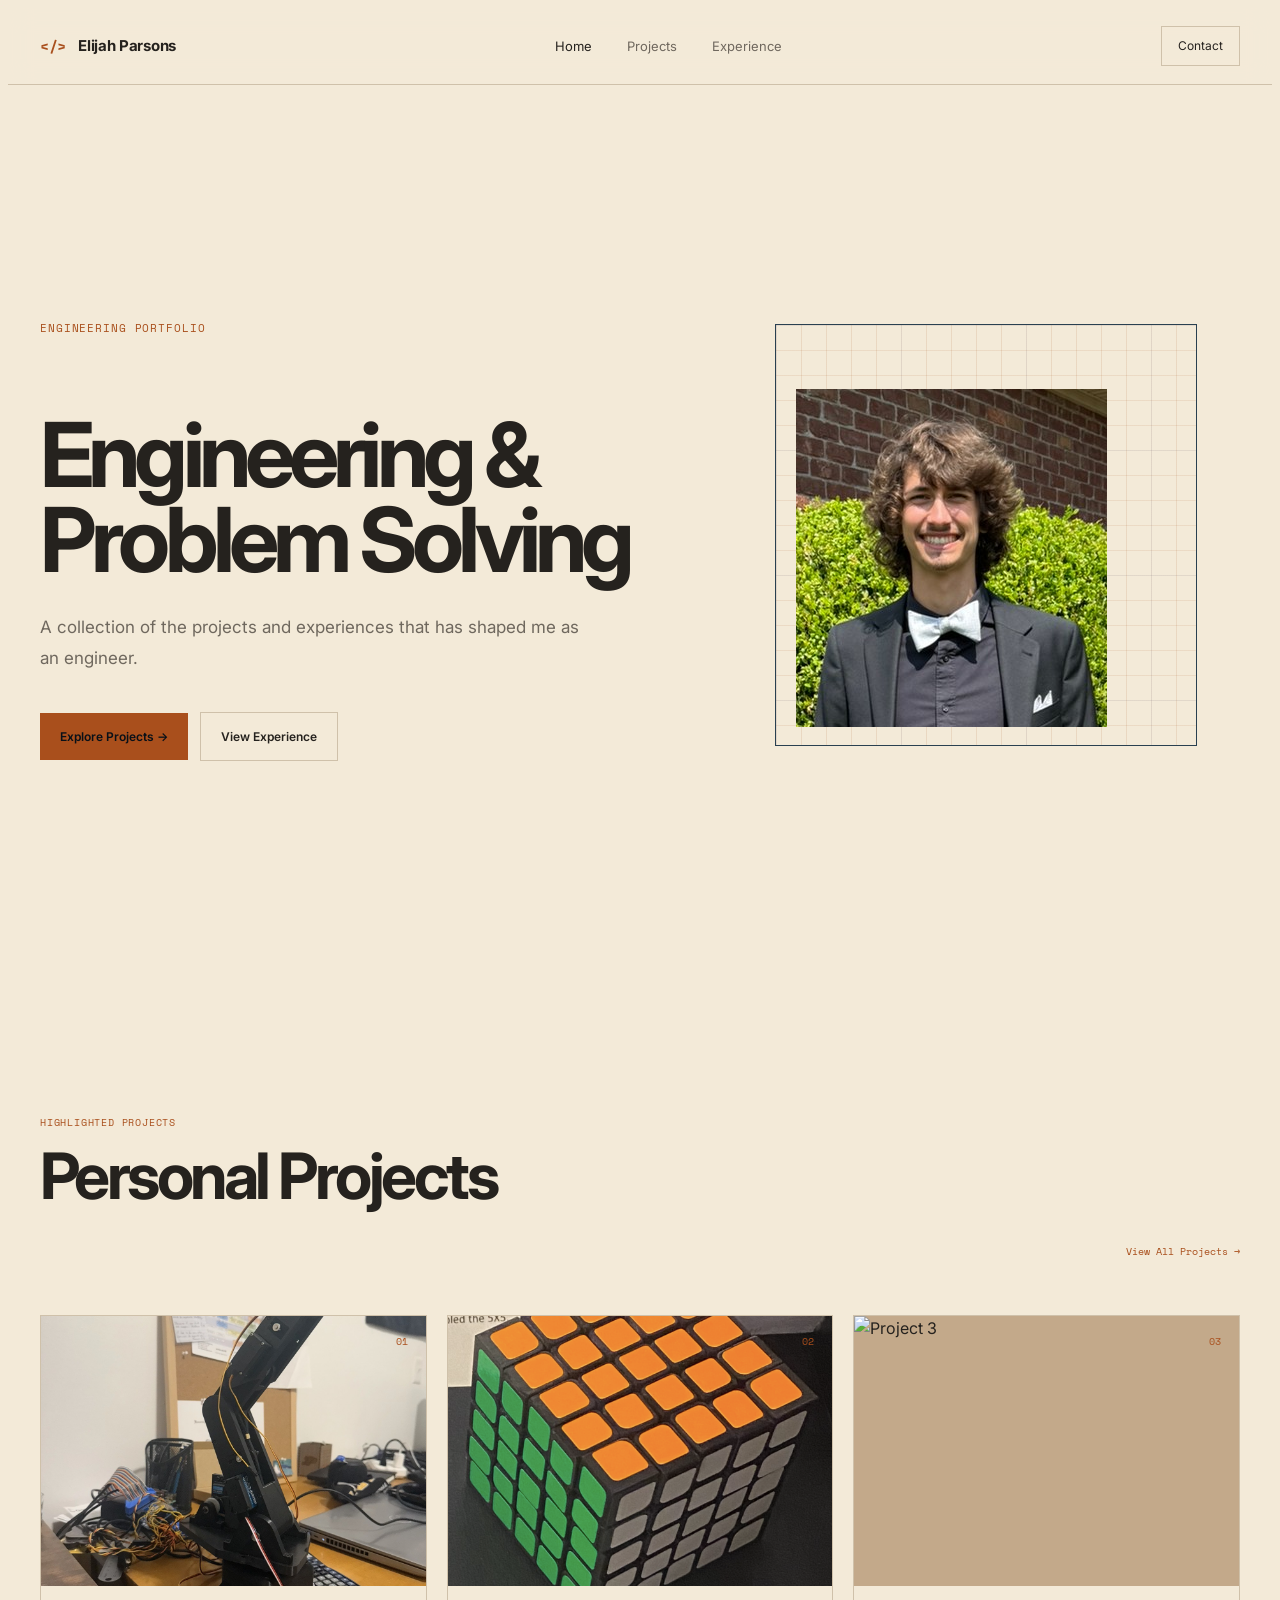
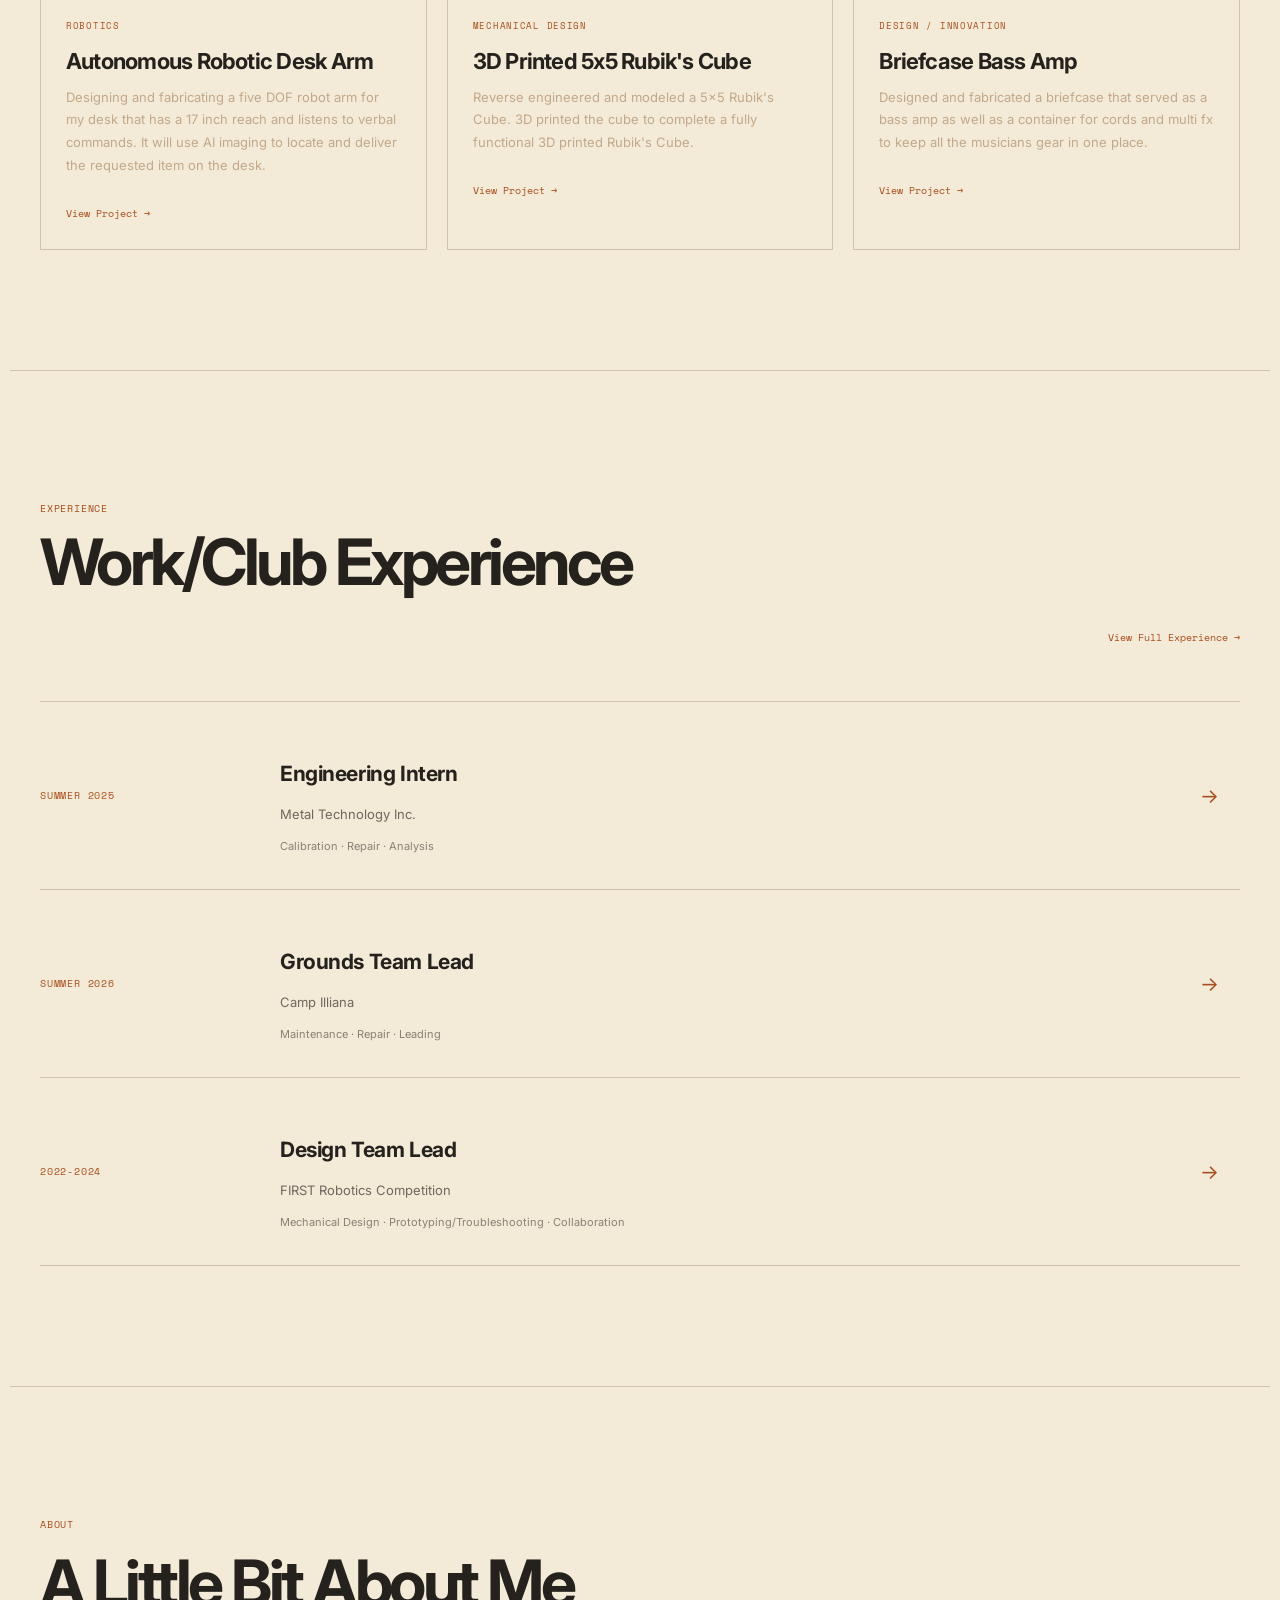
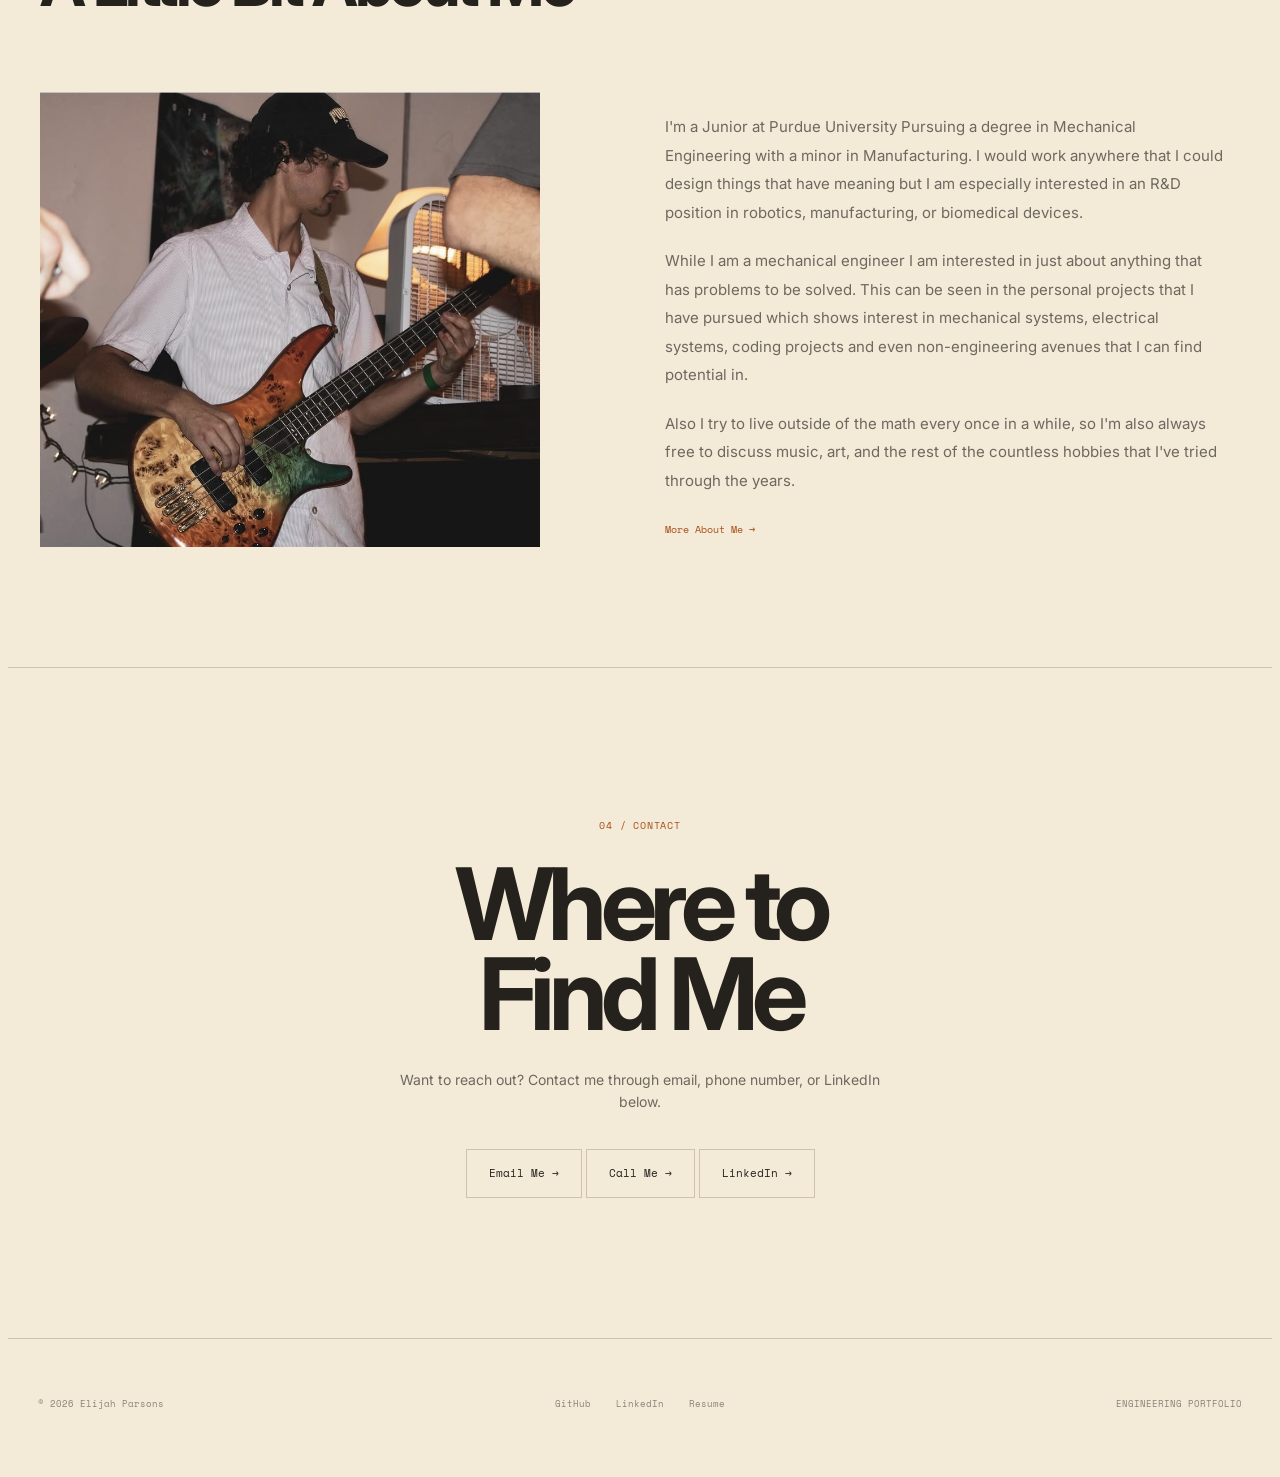
==== index.html @ 215059c8 "trying to fix the headshot picture" ====
<!DOCTYPE html>
<html lang="en">
<head>
    <meta charset="UTF-8">
    <meta name="viewport" content="width=device-width, initial-scale=1.0">

    <title>Elijah Parsons | Engineering Portfolio</title>

    <link rel="stylesheet" href="css/style.css">

    <link rel="preconnect" href="https://fonts.googleapis.com">
    <link rel="preconnect" href="https://fonts.gstatic.com" crossorigin>
    <link href="https://fonts.googleapis.com/css2?family=Inter:wght@400;500;600;700;800&family=Space+Mono:wght@400;700&display=swap" rel="stylesheet">
</head>

<body>

<header class="navbar">
    <div class="nav-container">

        <a href="index.html" class="logo">
            <span class="logo-symbol">&lt;/&gt;</span>
            <span>Elijah Parsons</span>
        </a>

        <nav>
            <a href="index.html" class="active">Home</a>
            <a href="projects.html">Projects</a>
            <a href="experience.html">Experience</a>
        </nav>

        <a href="#contact" class="nav-contact">Contact</a>

    </div>
</header>


<main>

    <!-- HERO -->

    <section class="hero">

        <div class="hero-content">

            <p class="eyebrow">ENGINEERING PORTFOLIO</p>

            <h1>
                Engineering & Problem Solving<br>
            </h1>

            <p class="hero-description">
                A collection of the projects and experiences that has shaped me as an engineer.
            </p>

            <div class="hero-buttons">

                <a href="projects.html" class="button button-primary">
                    Explore Projects →
                </a>

                <a href="experience.html" class="button button-secondary">
                    View Experience
                </a>

            </div>

        </div>


        <div class="hero-graphic">

            <div class="blueprint">

                <div class="blueprint-grid"></div>

                <div class="technical-circle">
                    <div class="circle-inner"></div>
                    <div class="crosshair horizontal"></div>
                    <div class="crosshair vertical"></div>
                </div>

                <div class="blueprint-label">
                    <img src="images/headshot.jpg" alt="Engineering project" class="engineering-image">
                </div>

            </div>

        </div>

    </section>


    <!-- HIGHLIGHTED PROJECTS -->

    <section class="section">

        <div class="section-heading">

            <div>
                <p class="section-number">Highlighted Projects</p>

                <h2>Personal Projects</h2>
            </div>

            <a href="projects.html" class="section-link">
                View All Projects →
            </a>

        </div>


        <div class="featured-grid">


            <a href="projects/robotarm.html" class="featured-project">

                <div class="featured-image">
                    <img src="images/robotarmassembled1.jpg" alt="Project 1">
                    <span class="project-number">01</span>
                </div>

                <div class="featured-content">

                    <span class="project-type">Robotics</span>

                    <h3>Autonomous Robotic Desk Arm</h3>

                    <p>
                        Designing and fabricating a five DOF robot arm for my desk that has a 17 inch reach and listens to
                        verbal commands. It will use AI imaging to locate and deliver the requested item on the desk.
                    </p>

                    <span class="card-link">
                        View Project →
                    </span>

                </div>

            </a>


            <a href="projects/5x5cube.html" class="featured-project">

                <div class="featured-image">
                    <img src="images/complete5x5.png" alt="Project 2">
                    <span class="project-number">02</span>
                </div>

                <div class="featured-content">

                    <span class="project-type">Mechanical Design</span>

                    <h3>3D Printed 5x5 Rubik's Cube</h3>

                    <p>
                        Reverse engineered and modeled a 5x5 Rubik's Cube. 3D printed the cube to complete a fully 
                        functional 3D printed Rubik's Cube.
                    </p>

                    <span class="card-link">
                        View Project →
                    </span>

                </div>

            </a>


            <a href="projects/briefcaseamp.html" class="featured-project">

                <div class="featured-image">
                    <img src="images/project-3.jpg" alt="Project 3">
                    <span class="project-number">03</span>
                </div>

                <div class="featured-content">

                    <span class="project-type">Design / Innovation</span>

                    <h3>Briefcase Bass Amp</h3>

                    <p>
                        Designed and fabricated a briefcase that served as a bass amp as well as a container for cords and multi 
                        fx to keep all the musicians gear in one place.
                    </p>

                    <span class="card-link">
                        View Project →
                    </span>

                </div>

            </a>

        </div>

    </section>


    <!-- EXPERIENCE -->

    <section class="section experience-preview">

        <div class="section-heading">

            <div>
                <p class="section-number">EXPERIENCE</p>

                <h2>Work/Club Experience</h2>
            </div>

            <a href="experience.html" class="section-link">
                View Full Experience →
            </a>

        </div>


        <div class="experience-list">


            <a href="experience.html#experience-1" class="experience-preview-item">

                <div class="experience-date">
                    Summer 2025
                </div>

                <div class="experience-info">

                    <h3>Engineering Intern</h3>

                    <p>Metal Technology Inc.</p>

                    <span>
                        Calibration · Repair · Analysis
                    </span>

                </div>

                <div class="experience-arrow">
                    →
                </div>

            </a>


            <a href="experience.html#experience-2" class="experience-preview-item">

                <div class="experience-date">
                    Summer 2026
                </div>

                <div class="experience-info">

                    <h3>Grounds Team Lead</h3>

                    <p>Camp Illiana</p>

                    <span>
                        Maintenance · Repair · Leading
                    </span>

                </div>

                <div class="experience-arrow">
                    →
                </div>

            </a>



            <a href="experience.html#experience-2" class="experience-preview-item">

                <div class="experience-date">
                    2022-2024
                </div>

                <div class="experience-info">

                    <h3>Design Team Lead</h3>

                    <p>FIRST Robotics Competition</p>

                    <span>
                        Mechanical Design · Prototyping/Troubleshooting · Collaboration
                    </span>

                </div>

                <div class="experience-arrow">
                    →
                </div>

            </a>


        </div>

    </section>

    <!-- ABOUT -->
    <section class="about-preview">

        <!-- HEADING ABOVE BOTH COLUMNS -->
        <div class="about-heading">
            <p class="section-number">ABOUT</p>
            <h2>
                A Little Bit
                About Me
            </h2>
        </div>

        <!-- IMAGE AND DESCRIPTION SIDE BY SIDE -->
        <div class="about-content">

            <div class="about-image">
                <img
                    src="images/playingbass.png"
                    alt="Playing bass"
                >
            </div>

            <div class="about-description">
                <p>
                    I'm a Junior at Purdue University Pursuing a degree in Mechanical Engineering with a minor in Manufacturing.
                    I would work anywhere that I could design things that have meaning but I am especially interested in an R&D
                    position in robotics, manufacturing, or biomedical devices.
                </p>

                <p>
                    While I am a mechanical engineer I am interested in just about anything that has problems to be solved.
                    This can be seen in the personal projects that I have pursued which shows interest in mechanical systems,
                    electrical systems, coding projects and even non-engineering avenues that I can find potential in.
                </p>

                <p>
                    Also I try to live outside of the math every once in a while, so I'm also always free to discuss music, art,
                    and the rest of the countless hobbies that I've tried through the years.
                </p>

                <a href="experience.html" class="card-link">
                    More About Me →
                </a>
            </div>

        </div>
    </section>


    <!-- CONTACT -->

    <section id="contact" class="contact-section">

        <p class="section-number">04 / CONTACT</p>

        <h2>
            Where to<br>
            Find Me
        </h2>

        <p>
            Want to reach out? Contact me through email, phone number, or LinkedIn below.
        </p>

        <!-- EMAIL -->
        <a href="mailto:parson48@purdue.edu" class="contact-button">
            Email Me →
        </a>

        <!-- PHONE -->
        <a href="tel:+18126170105" class="contact-button">
            Call Me →
        </a>

        <!-- LINKEDIN -->
        <a href="https://www.linkedin.com/in/elijah-parsons-ba63a1383"
        class="contact-button" 
        target="_blank" 
        rel="noopener noreferrer">
            LinkedIn →
        </a>

    </section>

</main>


<footer>

    <span>© 2026 Elijah Parsons</span>

    <div>
        <a href="#">GitHub</a>
        <a href="#">LinkedIn</a>
        <a href="#">Resume</a>
    </div>

    <span>ENGINEERING PORTFOLIO</span>

</footer>

</body>
</html>
---- css/style.css ----
css
/* =========================================================
   ENGINEERING PORTFOLIO
   Complete stylesheet
========================================================= */


/* =========================================================
   1. RESET / GLOBAL
========================================================= */

* {
    margin: 0;
    padding: 0;
    box-sizing: border-box;
}

html {
    scroll-behavior: smooth;
}

body {
    background: var(--background);
    color: var(--text);

    font-family: "Inter", Arial, sans-serif;

    line-height: 1.6;

    min-height: 100vh;
}

img {
    display: block;
    width: 100%;
}

a {
    color: inherit;
    text-decoration: none;
}

button,
a {
    -webkit-tap-highlight-color: transparent;
}


/* =========================================================
   2. VARIABLES
========================================================= */

:root {
    --background: #f3ead8;
    --surface: #f3ead8;
    --surface-2: #c3a98a;
    --border: #cfc1aa;
    --border-light: #b9a98f;

    --text: #25221e;
    --muted: #6f685e;
    --muted-dark: #8a8175;

    --accent: #a94f1c;
    --accent-bright: #c4632a;

    --max-width: 1200px;
}


/* =========================================================
   3. NAVIGATION
========================================================= */

.navbar {

    position: sticky;

    top: 0;

    z-index: 1000;

    width: 100%;

    background: rgba(243, 234, 216, 0.92);

    border-bottom: 1px solid var(--border);

    backdrop-filter: blur(12px);
}

.nav-container {

    width: 100%;

    max-width: var(--max-width);

    height: 76px;

    margin: 0 auto;

    padding: 0 30px;

    display: flex;

    align-items: center;

    justify-content: space-between;
}


/* Logo */

.logo {

    display: flex;

    align-items: center;

    gap: 12px;

    font-size: 15px;

    font-weight: 700;

    letter-spacing: -0.02em;
}

.logo-symbol {

    color: var(--accent);

    font-family: "Space Mono", monospace;

    font-size: 15px;
}


/* Navigation */

nav {

    display: flex;

    align-items: center;

    gap: 35px;
}

nav a {

    color: var(--muted);

    font-size: 13px;

    transition: color 0.2s ease;
}

nav a:hover {

    color: var(--text);
}

nav a.active {

    color: var(--text);
}


/* Contact button */

.nav-contact {

    padding: 9px 16px;

    border: 1px solid var(--border);

    color: var(--text);

    font-size: 12px;

    transition:
        border-color 0.2s ease,
        color 0.2s ease;
}

.nav-contact:hover {

    border-color: var(--accent);

    color: var(--accent);
}


/* =========================================================
   4. SHARED TYPOGRAPHY
========================================================= */

.eyebrow,
.section-number,
.project-type,
.experience-date {

    font-family: "Space Mono", monospace;

    letter-spacing: 0.08em;

    text-transform: uppercase;
}

.eyebrow {

    color: var(--accent);

    font-size: 11px;

    margin-bottom: 24px;
}

.section-number {

    color: var(--accent);

    font-size: 10px;
}

.section-heading {

    display: flex;

    align-items: flex-end;

    justify-content: space-between;

    gap: 40px;

    margin-bottom: 55px;
}

.section-heading h2 {

    margin-top: 15px;

    font-size: clamp(40px, 5vw, 64px);

    line-height: 0.95;

    letter-spacing: -0.055em;
}

.section-description {

    max-width: 410px;

    color: var(--muted);

    font-size: 14px;

    line-height: 1.8;
}

.section-link {

    color: var(--accent);

    font-family: "Space Mono", monospace;

    font-size: 10px;

    white-space: nowrap;
}

.section-link:hover {

    color: var(--accent-bright);
}


/* =========================================================
   5. BUTTONS
========================================================= */

.hero-buttons {

    display: flex;

    align-items: center;

    flex-wrap: wrap;

    gap: 12px;
}

.button {

    display: inline-flex;

    align-items: center;

    justify-content: center;

    padding: 14px 20px;

    font-size: 12px;

    font-weight: 600;

    transition:
        transform 0.2s ease,
        background 0.2s ease,
        border-color 0.2s ease;
}

.button-primary {

    background: var(--accent);

    color: #081018;
}

.button-primary:hover {

    background: var(--accent-bright);

    transform: translateY(-2px);
}

.button-secondary {

    border: 1px solid var(--border);

    color: var(--text);
}

.button-secondary:hover {

    border-color: var(--border-light);

    transform: translateY(-2px);
}


/* =========================================================
   6. HOME — HERO
========================================================= */

.hero {

    width: 100%;

    max-width: var(--max-width);

    min-height: 700px;

    margin: 0 auto;

    padding: 100px 30px;

    display: grid;

    grid-template-columns: 1.1fr 0.9fr;

    align-items: center;

    gap: 70px;
}

.hero-content {

    max-width: 650px;
}

.hero h1 {

    margin-bottom: 30px;

    font-size: clamp(55px, 7vw, 90px);

    line-height: 0.95;

    letter-spacing: -0.065em;
}

.hero h1 span {

    color: var(--muted);
}

.hero-description {

    max-width: 540px;

    margin-bottom: 38px;

    color: var(--muted);

    font-size: 17px;

    line-height: 1.8;
}


/* =========================================================
   7. HOME — BLUEPRINT GRAPHIC
========================================================= */

.hero-graphic {

    display: flex;

    align-items: center;

    justify-content: center;
}

.blueprint {

    position: relative;

    width: 420px;

    height: 420px;

    overflow: hidden;

    border: 1px solid #294050;

    background-color: #f3ead8;

    background-image:
        linear-gradient(
            rgba(169, 79, 28, 0.10) 1px,
            transparent 1px
        ),
        linear-gradient(
            90deg,
            rgba(169, 79, 28, 0.12) 1px,
            transparent 1px
        );

    background-size: 25px 25px;
}

.blueprint-grid {

    position: absolute;

    inset: 0;

    background-image:
        linear-gradient(
            rgba(109, 183, 255, 0.08) 1px,
            transparent 1px
        ),
        linear-gradient(
            90deg,
            rgba(109, 183, 255, 0.08) 1px,
            transparent 1px
        );

    background-size: 125px 125px;
}

.technical-circle {

    position: absolute;

    width: 220px;

    height: 220px;

    top: 50%;

    left: 50%;

    transform: translate(-50%, -50%);

    border: 1px solid var(--accent);

    border-radius: 50%;
}

.technical-circle::before {

    content: "";

    position: absolute;

    inset: 25px;

    border: 1px dashed var(--accent);

    border-radius: 50%;
}

.circle-inner {

    position: absolute;

    width: 65px;

    height: 65px;

    top: 50%;

    left: 50%;

    transform: translate(-50%, -50%);

    border: 1px solid var(--accent);

    border-radius: 50%;
}

.crosshair {

    position: absolute;

    background: rgba(109, 183, 255, 0.65);
}

.crosshair.horizontal {

    width: 100%;

    height: 1px;

    top: 50%;

    left: 0;
}

.crosshair.vertical {

    width: 1px;

    height: 100%;

    top: 0;

    left: 50%;
}

.blueprint-label {

    position: absolute;

    left: 20px;

    bottom: 18px;

    color: var(--accent);

    font-family: "Space Mono", monospace;

    font-size: 10px;
}


/* =========================================================
   8. HOME — FEATURED PROJECTS
========================================================= */

.section {

    width: 100%;

    max-width: var(--max-width);

    margin: 0 auto;

    padding: 120px 30px;
}

.featured-grid {

    display: grid;

    grid-template-columns: repeat(3, 1fr);

    gap: 20px;
}

.featured-project {

    display: block;

    overflow: hidden;

    background: var(--surface);

    border: 1px solid var(--border);

    transition:
        transform 0.25s ease,
        border-color 0.25s ease;
}

.featured-project:hover {

    transform: translateY(-5px);

    border-color: var(--border-light);
}

.featured-image {

    position: relative;

    height: 270px;

    overflow: hidden;

    background: var(--surface-2);
}

.featured-image img {

    width: 100%;

    height: 100%;

    object-fit: cover;

    transition: transform 0.5s ease;
}

.featured-project:hover .featured-image img {

    transform: scale(1.04);
}

.project-number {

    position: absolute;

    top: 18px;

    right: 18px;

    color: var(--accent);

    font-family: "Space Mono", monospace;

    font-size: 10px;
}

.featured-content {

    padding: 25px;
}

.project-type {

    color: var(--accent);

    font-size: 9px;
}

.featured-content h3 {

    margin: 12px 0;

    font-size: 22px;

    line-height: 1.1;

    letter-spacing: -0.035em;
}

.featured-content p {

    margin-bottom: 22px;

    color: var(--surface-2);

    font-size: 13px;

    line-height: 1.75;
}

.card-link {

    color: var(--accent);

    font-family: "Space Mono", monospace;

    font-size: 10px;
}

.card-link:hover {

    color: var(--accent-bright);
}


/* =========================================================
   9. HOME — EXPERIENCE PREVIEW
========================================================= */

.experience-preview {

    border-top: 1px solid var(--border);
}

.experience-list {

    border-top: 1px solid var(--border);
}

.experience-preview-item {

    display: grid;

    grid-template-columns: 200px 1fr 40px;

    align-items: center;

    gap: 40px;

    padding: 34px 0;

    border-bottom: 1px solid var(--border);

    transition:
        padding 0.2s ease,
        background 0.2s ease;
}

.experience-preview-item:hover {

    padding-left: 10px;
}

.experience-date {

    color: var(--accent);

    font-size: 10px;
}

.experience-info h3 {

    margin-bottom: 3px;

    font-size: 21px;

    letter-spacing: -0.02em;
}

.experience-info p {

    color: var(--muted);

    font-size: 13px;
}

.experience-info span {

    display: block;

    margin-top: 8px;

    color: var(--muted-dark);

    font-size: 11px;
}

.experience-arrow {

    color: var(--accent);

    font-size: 20px;
}


/* =========================================================
   10. HOME — ABOUT
========================================================= */

.about-preview {

    width: 100%;

    max-width: var(--max-width);

    margin: 0 auto;

    padding: 120px 30px;

    display: grid;

    grid-template-columns: 1fr 1fr;

    gap: 100px;

    border-top: 1px solid var(--border);
}

.about-preview h2 {

    margin-top: 20px;

    font-size: clamp(45px, 5vw, 65px);

    line-height: 0.95;

    letter-spacing: -0.055em;
}

.about-preview > div:last-child {

    padding-top: 25px;
}

.about-preview > div:last-child p {

    max-width: 560px;

    margin-bottom: 20px;

    color: var(--muted);

    font-size: 15px;

    line-height: 1.9;
}


/* =========================================================
   11. HOME — CONTACT
========================================================= */

.contact-section {

    padding: 140px 30px;

    text-align: center;

    border-top: 1px solid var(--border);
}

.contact-section h2 {

    margin: 25px 0 30px;

    font-size: clamp(55px, 8vw, 100px);

    line-height: 0.9;

    letter-spacing: -0.065em;
}

.contact-section > p:not(.section-number) {

    max-width: 500px;

    margin: 0 auto 35px;

    color: var(--muted);

    font-size: 14px;
}

.contact-button {

    display: inline-flex;

    align-items: center;

    gap: 20px;

    padding: 15px 22px;

    border: 1px solid var(--border);

    font-family: "Space Mono", monospace;

    font-size: 11px;

    transition:
        border-color 0.2s ease,
        color 0.2s ease;
}

.contact-button:hover {

    border-color: var(--accent);

    color: var(--accent);
}


/* =========================================================
   12. PAGE HEADERS
========================================================= */

.page-header {

    width: 100%;

    max-width: var(--max-width);

    margin: 0 auto;

    padding: 120px 30px 90px;

    border-bottom: 1px solid var(--border);
}

.page-header h1 {

    margin: 25px 0 35px;

    font-size: clamp(65px, 9vw, 115px);

    line-height: 0.88;

    letter-spacing: -0.07em;
}

.page-header h1 span {

    color: var(--muted);
}

.page-header > p:last-child {

    max-width: 600px;

    color: var(--muted);

    font-size: 15px;

    line-height: 1.85;
}


/* =========================================================
   13. PROJECTS PAGE
========================================================= */

.project-collection {

    width: 100%;

    max-width: var(--max-width);

    margin: 0 auto;

    padding: 80px 30px 140px;
}

.project-row {
    display: grid;
    grid-template-columns: 42% 58%;
    align-items: center;
    min-height: 380px;
    border-top: 1px solid var(--border);
    transition: padding 0.25s ease;
}

.project-row:last-child {

    border-bottom: 1px solid var(--border);
}

.project-row:hover {

    padding-left: 8px;
}

.project-row-image {
    height: 320px;
    overflow: hidden;
    background: var(--surface-2);
}

.project-row-image img {
    width: 100%;
    height: 100%;
    object-fit: contain;
    transition: transform 0.5s ease;
}

.project-row:hover .project-row-image img {

    transform: scale(1.03);
}

.project-row-content {

    padding: 60px 50px;

    display: flex;

    flex-direction: column;

    align-items: flex-start;
}

.project-row-number {

    margin-bottom: 30px;

    color: var(--muted-dark);

    font-family: "Space Mono", monospace;

    font-size: 11px;
}

.project-row-content h2 {

    margin: 14px 0 20px;

    font-size: 38px;

    line-height: 1.05;

    letter-spacing: -0.045em;
}

.project-row-content p {

    max-width: 530px;

    margin-bottom: 25px;

    color: var(--muted);

    font-size: 14px;

    line-height: 1.85;
}


/* Tags */

.tags {

    display: flex;

    flex-wrap: wrap;

    gap: 7px;

    margin-bottom: 25px;
}

.tags span {

    padding: 5px 8px;

    border: 1px solid var(--border);

    color: #aab2b9;

    font-family: "Space Mono", monospace;

    font-size: 9px;
}

.project-row-content .card-link {

    margin-top: auto;
}


/* =========================================================
   14. EXPERIENCE PAGE
========================================================= */

.experience-collection {

    width: 100%;

    max-width: var(--max-width);

    margin: 0 auto;

    padding: 80px 30px 140px;
}

.experience-card {

    padding: 50px 0;

    border-top: 1px solid var(--border);
}

.experience-card:last-child {

    border-bottom: 1px solid var(--border);
}

.experience-card-header {

    display: flex;

    align-items: center;

    justify-content: space-between;

    margin-bottom: 40px;
}

.experience-card-body {

    display: grid;

    grid-template-columns: 35% 65%;

    gap: 60px;
}

.experience-image {

    height: 350px;

    overflow: hidden;

    background: #11171d;
}

.experience-image img {

    width: 100%;

    height: 100%;

    object-fit: cover;
}

.experience-details h2 {

    margin-bottom: 7px;

    font-size: 38px;

    line-height: 1;

    letter-spacing: -0.045em;
}

.experience-details h3 {

    margin-bottom: 25px;

    color: var(--muted);

    font-size: 14px;

    font-weight: 500;
}

.experience-details > p {

    max-width: 650px;

    margin-bottom: 25px;

    color: var(--muted);

    font-size: 14px;

    line-height: 1.85;
}

.experience-details ul {

    margin: 0 0 25px 18px;

    color: var(--muted);

    font-size: 13px;

    line-height: 2;
}


/* =========================================================
   15. FOOTER
========================================================= */

footer {

    min-height: 80px;

    padding: 25px 30px;

    border-top: 1px solid var(--border);

    display: flex;

    align-items: center;

    justify-content: space-between;

    gap: 20px;

    color: var(--muted-dark);

    font-family: "Space Mono", monospace;

    font-size: 9px;
}

footer div {

    display: flex;

    align-items: center;

    gap: 25px;
}

footer a:hover {

    color: var(--text);
}


/* =========================================================
   16. TABLET
========================================================= */

@media (max-width: 900px) {

    .hero {

        grid-template-columns: 1fr;

        min-height: auto;

        padding-top: 80px;

        padding-bottom: 100px;
    }

    .hero-graphic {

        justify-content: flex-start;
    }

    .featured-grid {

        grid-template-columns: 1fr;
    }

    .about-preview {

        grid-template-columns: 1fr;

        gap: 40px;
    }

    .experience-card-body {

        grid-template-columns: 1fr;

        gap: 35px;
    }

    .experience-image {

        height: 300px;
    }
}


/* =========================================================
   17. MOBILE
========================================================= */

@media (max-width: 600px) {

    /* Navigation */

    .nav-container {

        height: 68px;

        padding: 0 20px;
    }

    nav {

        display: none;
    }

    .nav-contact {

        display: none;
    }


    /* Hero */

    .hero {

        padding: 70px 20px 90px;

        gap: 60px;
    }

    .hero h1 {

        font-size: 52px;
    }

    .hero-description {

        font-size: 15px;
    }

    .blueprint {

        width: 100%;

        max-width: 420px;

        height: 330px;
    }

    .technical-circle {

        width: 175px;

        height: 175px;
    }


    /* Sections */

    .section {

        padding: 90px 20px;
    }

    .section-heading {

        display: block;

        margin-bottom: 45px;
    }

    .section-link {

        display: inline-block;

        margin-top: 25px;
    }


    /* Featured projects */

    .featured-image {

        height: 240px;
    }


    /* Experience */

    .experience-preview-item {

        grid-template-columns: 1fr 30px;

        gap: 10px;
    }

    .experience-date {

        grid-column: 1 / -1;

        margin-bottom: 5px;
    }

    .experience-info h3 {

        font-size: 18px;
    }


    /* About */

    .about-preview {

        padding: 90px 20px;
    }

    .about-preview h2 {

        font-size: 45px;
    }


    /* Contact */

    .contact-section {

        padding: 100px 20px;
    }

    .contact-section h2 {

        font-size: 55px;
    }


    /* Page headers */

    .page-header {

        padding: 80px 20px 60px;
    }

    .page-header h1 {

        font-size: 65px;
    }


    /* Project collection */

    .project-collection {

        padding: 50px 20px 90px;
    }

    .project-row {

        min-height: auto;
    }

    .project-row-image {

        min-height: 250px;

        height: 250px;
    }

    .project-row-content {

        padding: 40px 0;
    }

    .project-row-content h2 {

        font-size: 30px;
    }


    /* Experience collection */

    .experience-collection {

        padding: 50px 20px 90px;
    }

    .experience-card {

        padding: 40px 0;
    }

    .experience-card-header {

        align-items: flex-start;

        gap: 20px;
    }

    .experience-image {

        height: 250px;
    }

    .experience-details h2 {

        font-size: 30px;
    }


    /* Footer */

    footer {

        flex-direction: column;

        justify-content: center;

        text-align: center;

        padding: 30px 20px;
    }
}

/* PROJECTS PAGE — CARD GRID */

.project-collection {
    display: grid;
    grid-template-columns: repeat(3, minmax(0, 1fr));
    gap: 24px;
    align-items: start;
}

.project-row {
    display: block;
    min-height: 0;
    border: 1px solid var(--border);
    padding: 0;
}

.project-row:hover {
    padding-left: 0;
    transform: translateY(-4px);
}

.project-row-image {
    height: 250px;
    min-height: 0;
    overflow: hidden;
}

.project-row-image img {
    width: 100%;
    height: 100%;
    object-fit: cover;
}

.project-row-content {
    padding: 24px;
}

.project-row-number {
    margin-bottom: 15px;
}

/* Tablet: two cards per row */
@media (max-width: 900px) {
    .project-collection {
        grid-template-columns: repeat(2, minmax(0, 1fr));
    }
}

/* Phone: one card per row */
@media (max-width: 600px) {
    .project-collection {
        grid-template-columns: 1fr;
    }

    .project-row-image {
        height: 250px;
    }

    .project-row-content {
        padding: 24px;
    }
}

/* ABOUT ME — HEADING ABOVE IMAGE AND TEXT */

.about-preview {
    display: block;
}

.about-heading {
    margin-bottom: 35px;
}

.about-content {
    display: grid;
    grid-template-columns: 1fr 1fr;
    gap: 50px;
    align-items: center;
}

.about-image {
    width: 100%;
    max-width: 500px;
}

.about-image img {
    width: 100%;
    height: auto;
    display: block;
    object-fit: cover;
}

.about-description p {
    color: var(--muted);
    font-size: 15px;
    line-height: 1.9;
}

/* Mobile */
@media (max-width: 700px) {
    .about-content {
        grid-template-columns: 1fr;
        gap: 25px;
    }

    .about-image {
        max-width: 100%;
    }
}

/* INDIVIDUAL PROJECT PAGE — INTRO + IMAGE */

.project-detail-hero {
    width: 100%;
    max-width: 1200px;
    margin: 0 auto;
    padding: 100px 30px 70px;

    display: grid;
    grid-template-columns: 1fr 1fr;
    align-items: center;
    gap: 60px;
}

.project-detail-header {
    padding: 0;
}

.project-detail-header h1 {
    font-size: clamp(40px, 5vw, 65px);
    line-height: 1.05;
    margin: 20px 0 25px;
}

.project-detail-intro {
    color: var(--muted);
    font-size: 15px;
    line-height: 1.9;
}

.project-detail-image {
    width: 100%;
    height: 400px;
    overflow: hidden;
    background: var(--surface);
}

.project-detail-image img {
    width: 100%;
    height: 100%;
    object-fit: contain;
}

/* MOBILE */
@media (max-width: 700px) {
    .project-detail-hero {
        grid-template-columns: 1fr;
        gap: 30px;
        padding: 70px 20px 50px;
    }

    .project-detail-image {
        height: 300px;
    }
}

/* INDIVIDUAL PROJECT SECTIONS */

.project-detail-section {
    display: grid;
    grid-template-columns: 1fr 1fr;
    align-items: center;
    gap: 60px;

    width: 100%;
    max-width: 1200px;
    margin: 0 auto;
    padding: 70px 30px;

    border-top: 1px solid var(--border);
}

/* Text column */
.project-detail-content {
    min-width: 0;
}

.project-detail-content h2 {
    margin-bottom: 25px;
}

/* Image column */
.project-detail-section .project-detail-image {
    width: 100%;
    height: 350px;
    overflow: hidden;
    background: var(--surface);
}

.project-detail-section .project-detail-image img {
    width: 100%;
    height: 100%;
    object-fit: contain;
}

/* Mobile layout */
@media (max-width: 700px) {
    .project-detail-section {
        grid-template-columns: 1fr;
        gap: 30px;
        padding: 50px 20px;
    }

    .project-detail-section .project-detail-image {
        height: 280px;
    }
}

/* =========================================================
   FINAL IMAGE OVERRIDES
   Show the full image and remove image borders.
========================================================= */

img {
    border: none !important;
}

.featured-image img,
.project-row-image img,
.project-detail-image img,
.experience-image img,
.about-image img,
.engineering-image {
    width: 100%;
    height: 100%;
    object-fit: cover !important;
    display: block;
}

/* Keep images inside their existing image areas without cropping. */
.project-row-image img,
.project-detail-image img,
.featured-image img,
.experience-image img {
    max-width: 100%;
    max-height: 100%;
}

/* If an image-frame wrapper is present, it should not add a border. */
.image-frame {
    border: none !important;
    max-width: 100%;
    max-height: 100%;
}

.image-frame img {
    display: block;
    width: 100%;
    height: 100%;
    object-fit: contain !important;
    border: none !important;
}
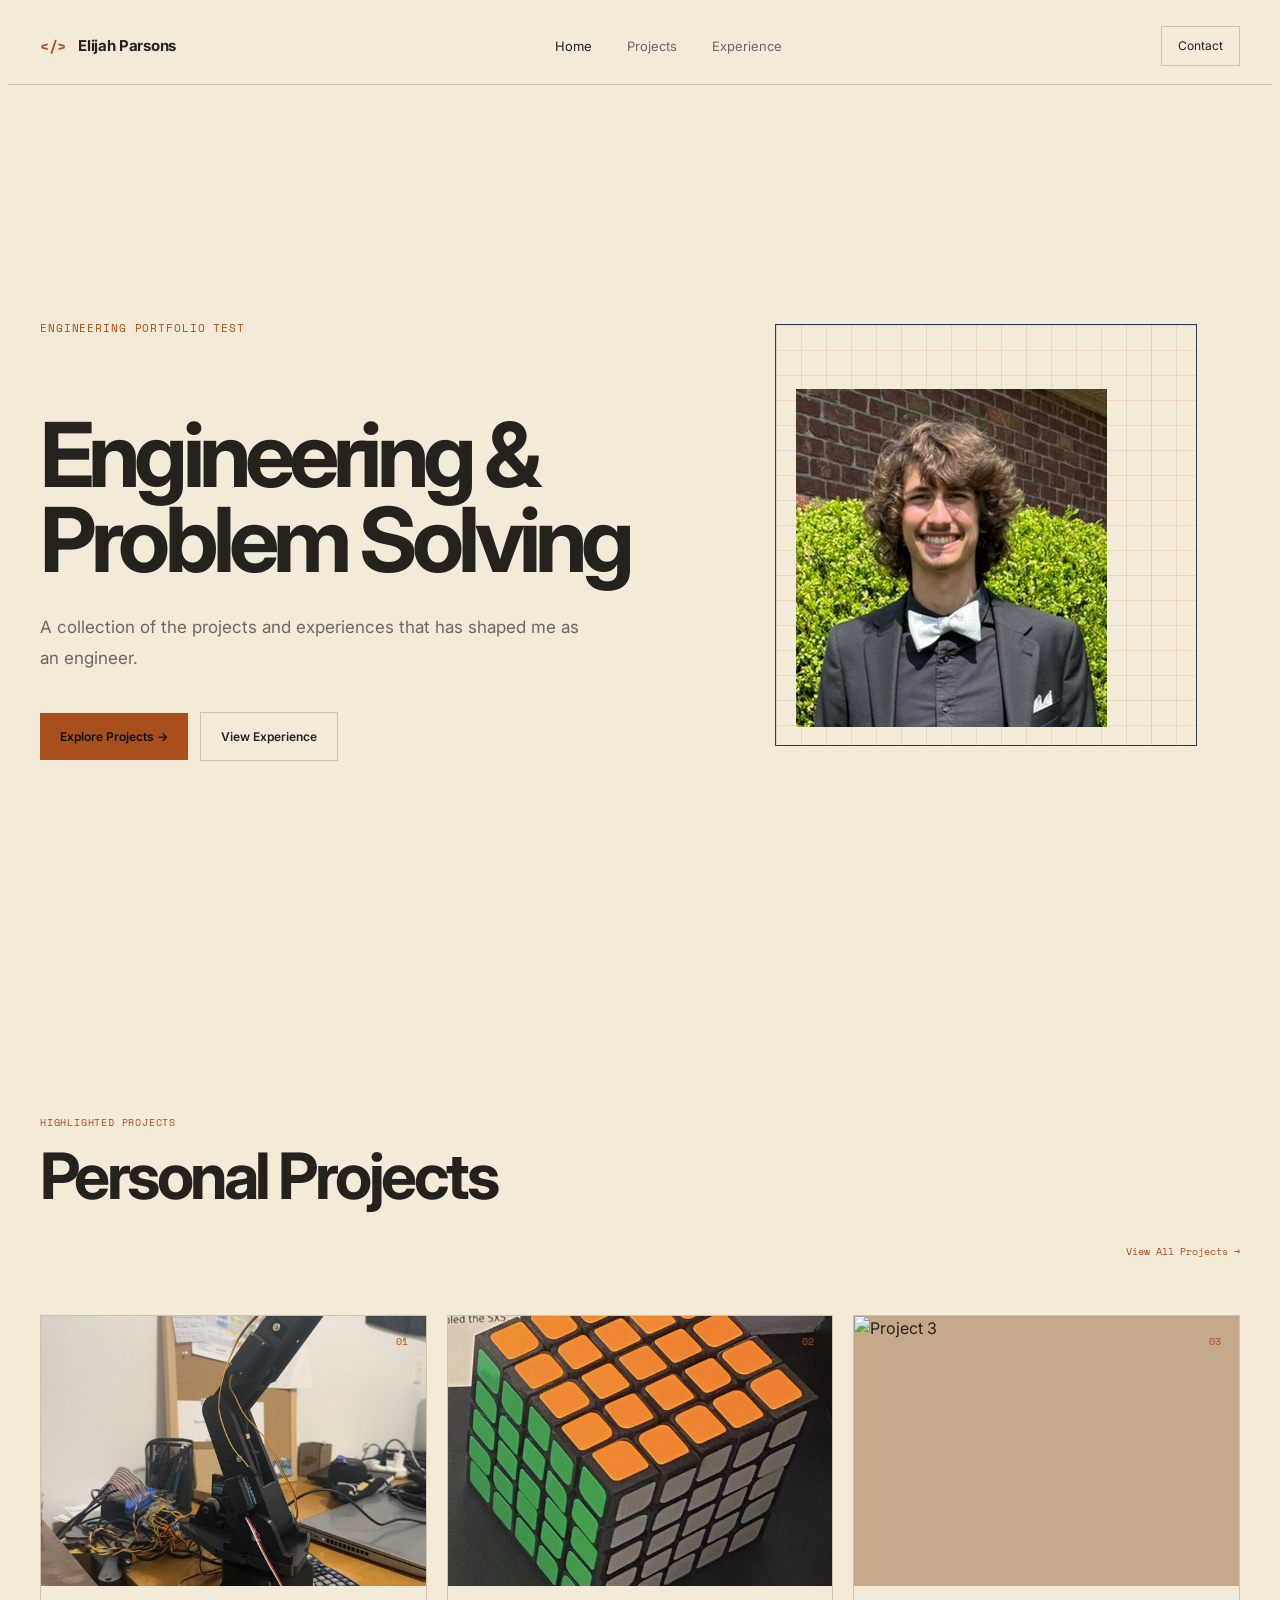
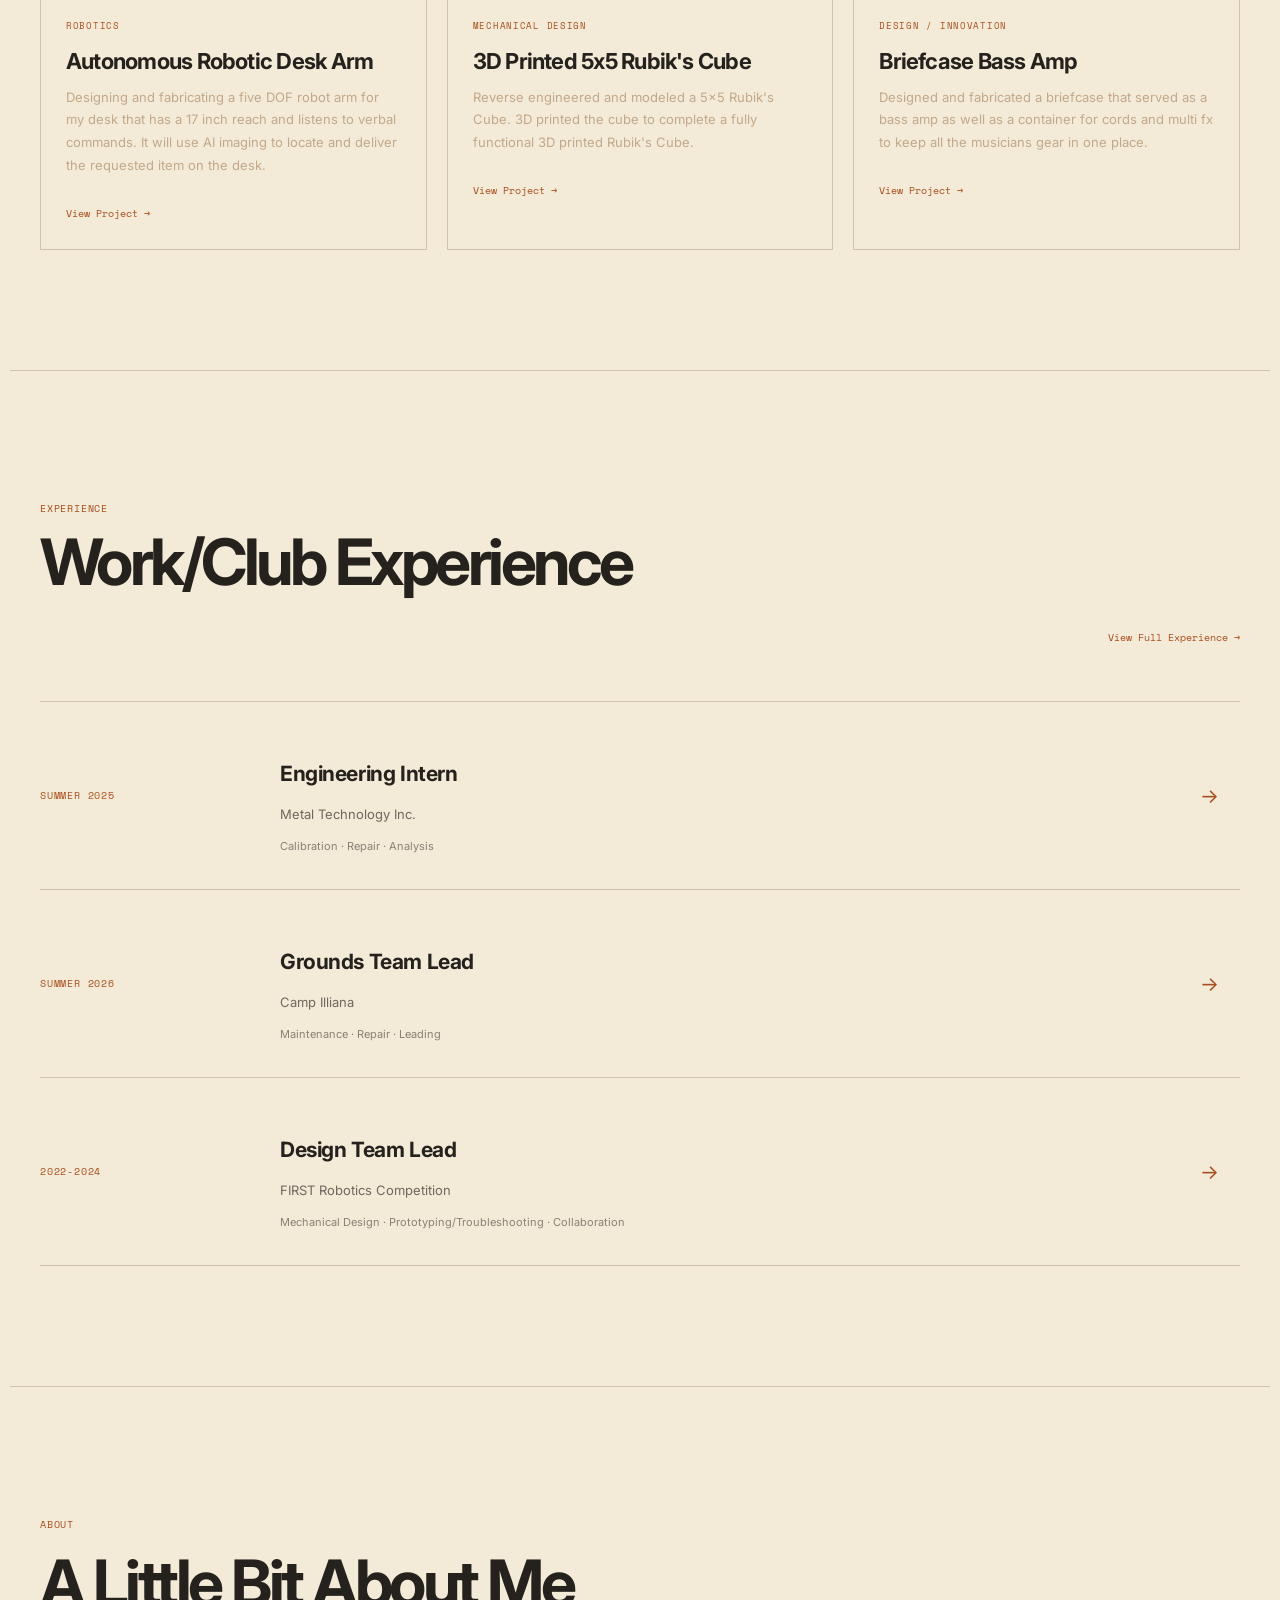
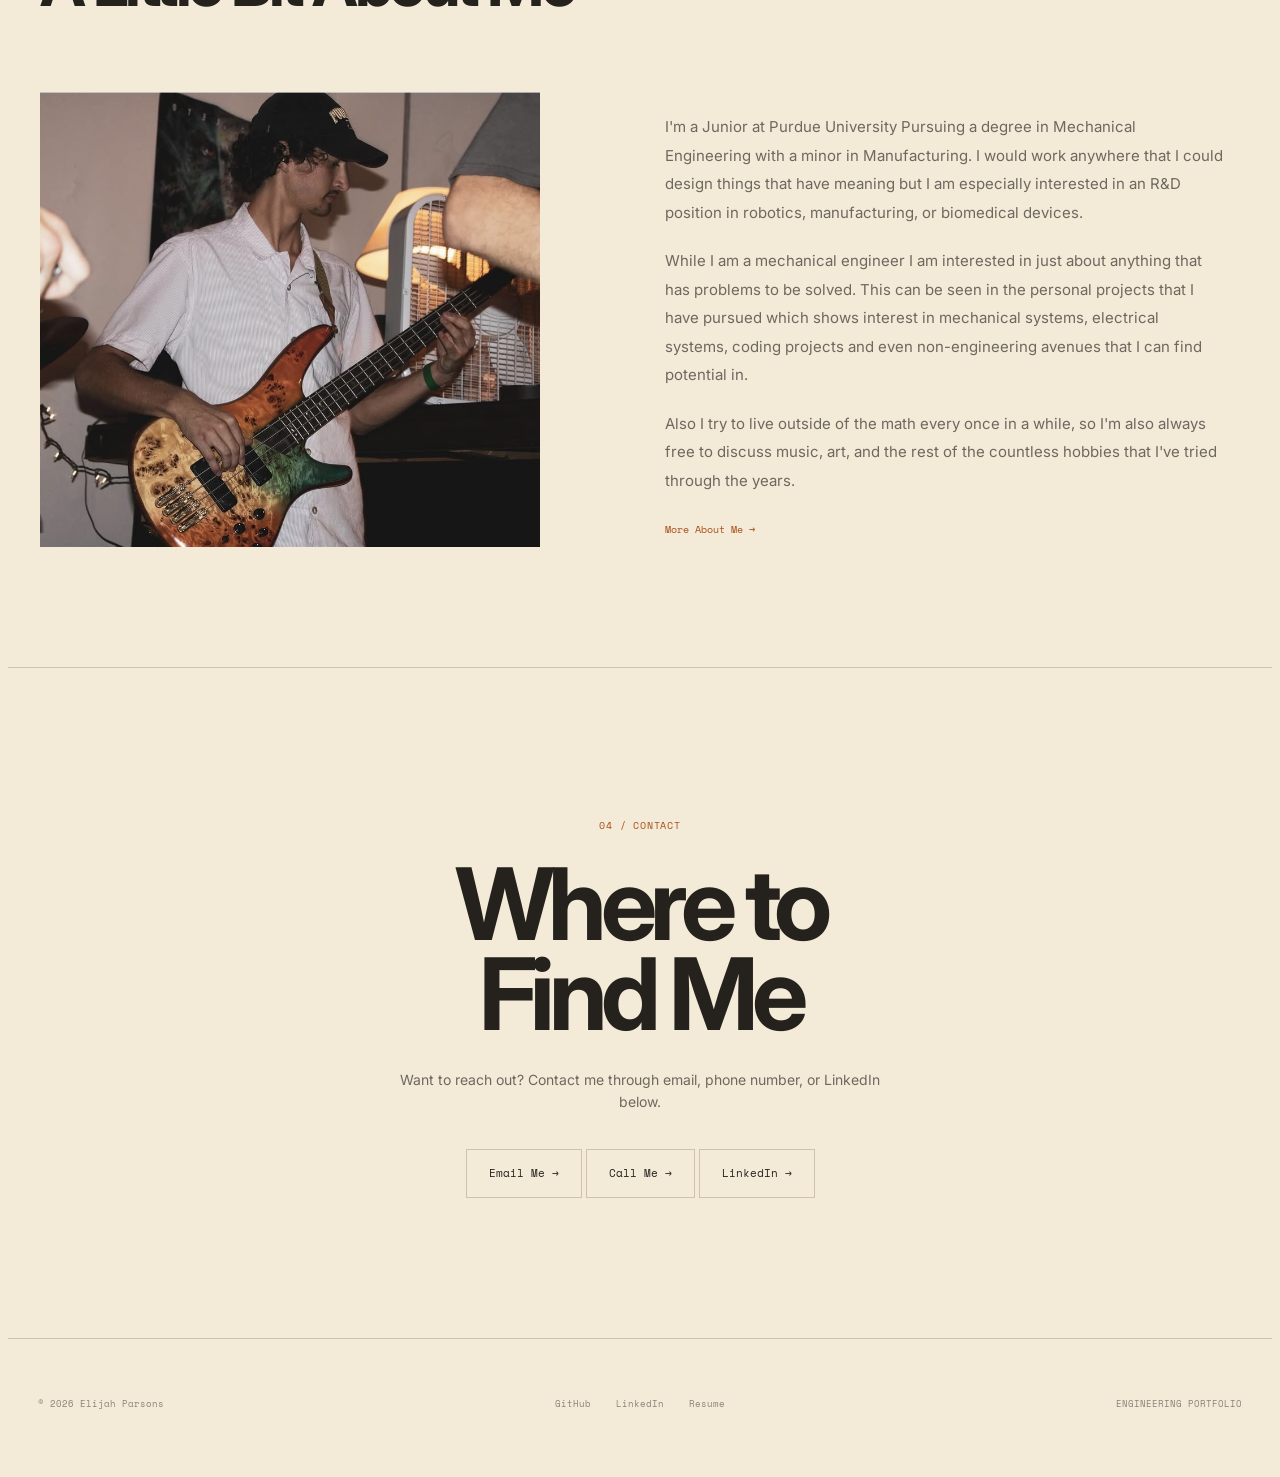
==== commit 918e3df8: "retrying the homepage picture" ====
--- a/index.html
+++ b/index.html
@@ -43,7 +43,7 @@
 
         <div class="hero-content">
 
-            <p class="eyebrow">ENGINEERING PORTFOLIO</p>
+            <p class="eyebrow">ENGINEERING PORTFOLIO test</p>
 
             <h1>
                 Engineering & Problem Solving<br>
--- a/css/style.css
+++ b/css/style.css
@@ -1758,3 +1758,10 @@
     object-fit: contain !important;
     border: none !important;
 }
+
+.engineering-image img {
+    width: 100%;
+    height: 100%;
+    object-fit: cover !important;
+    display: block;
+}
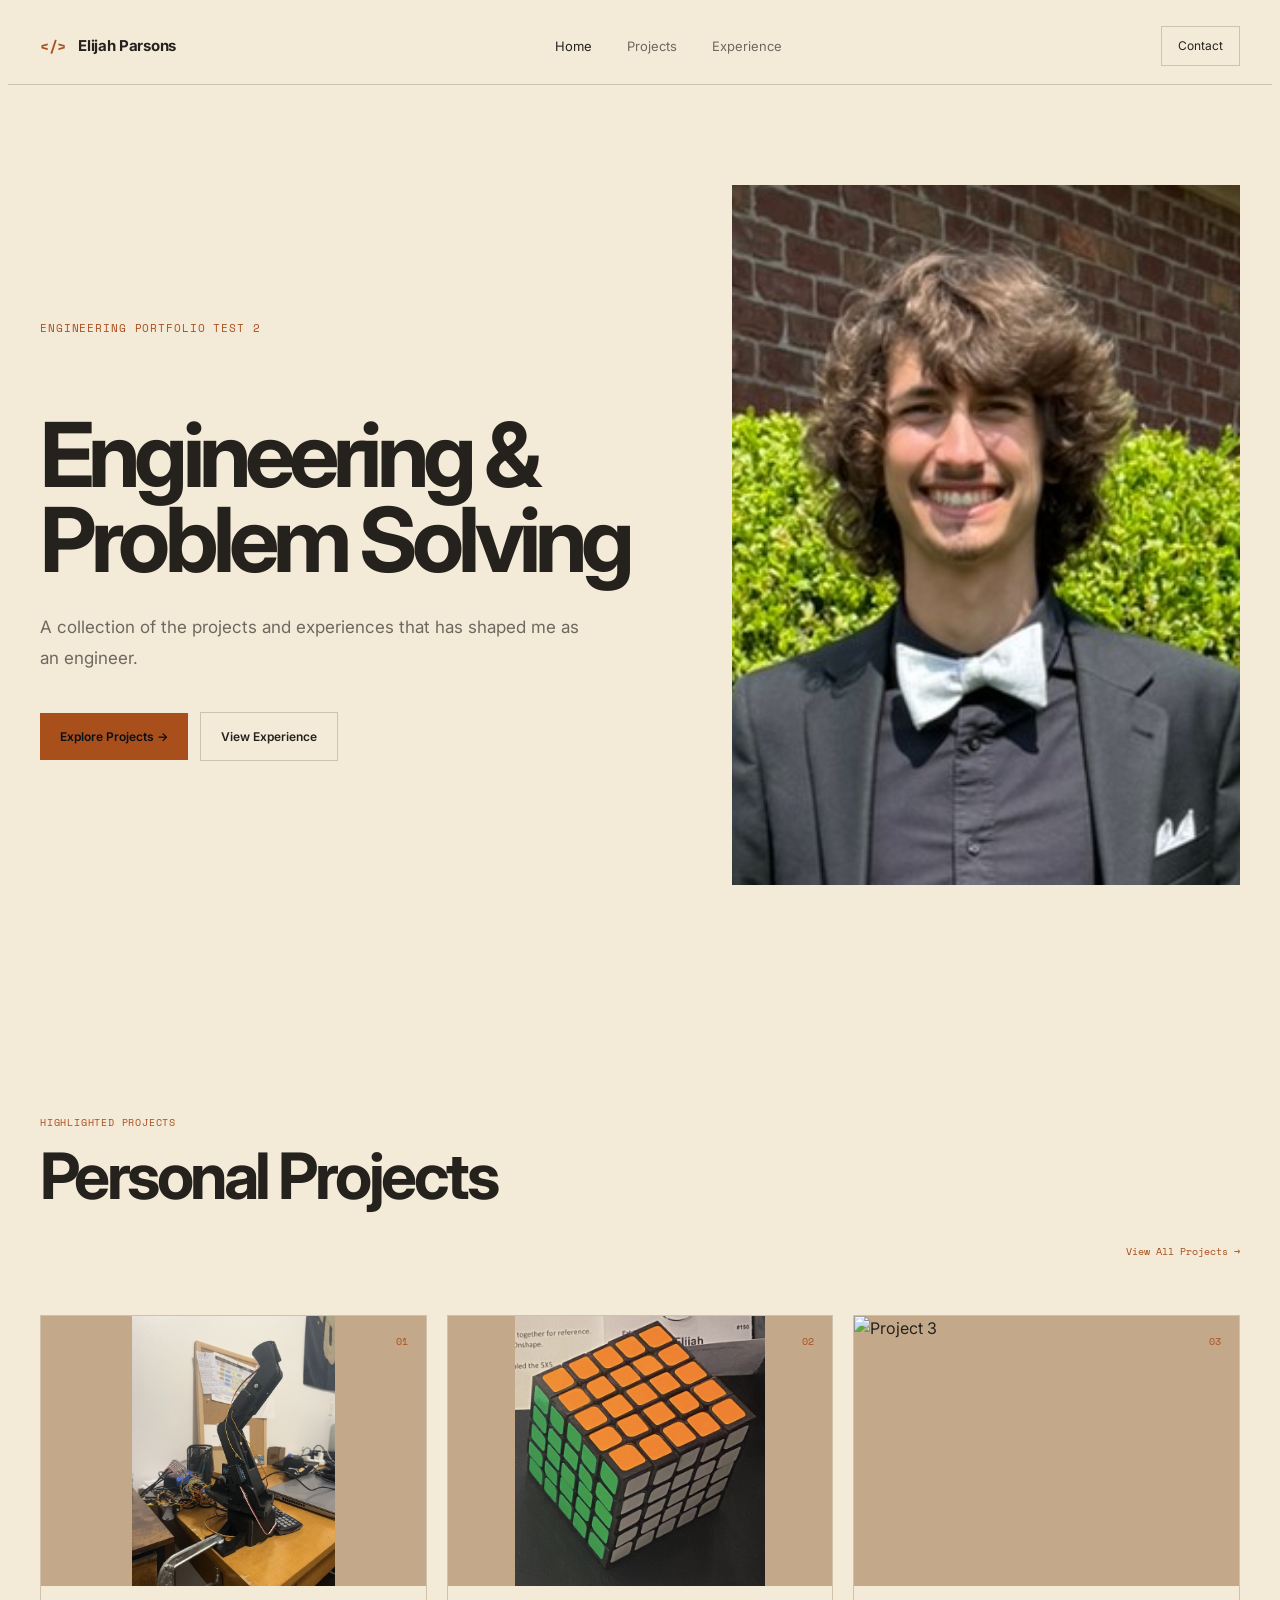
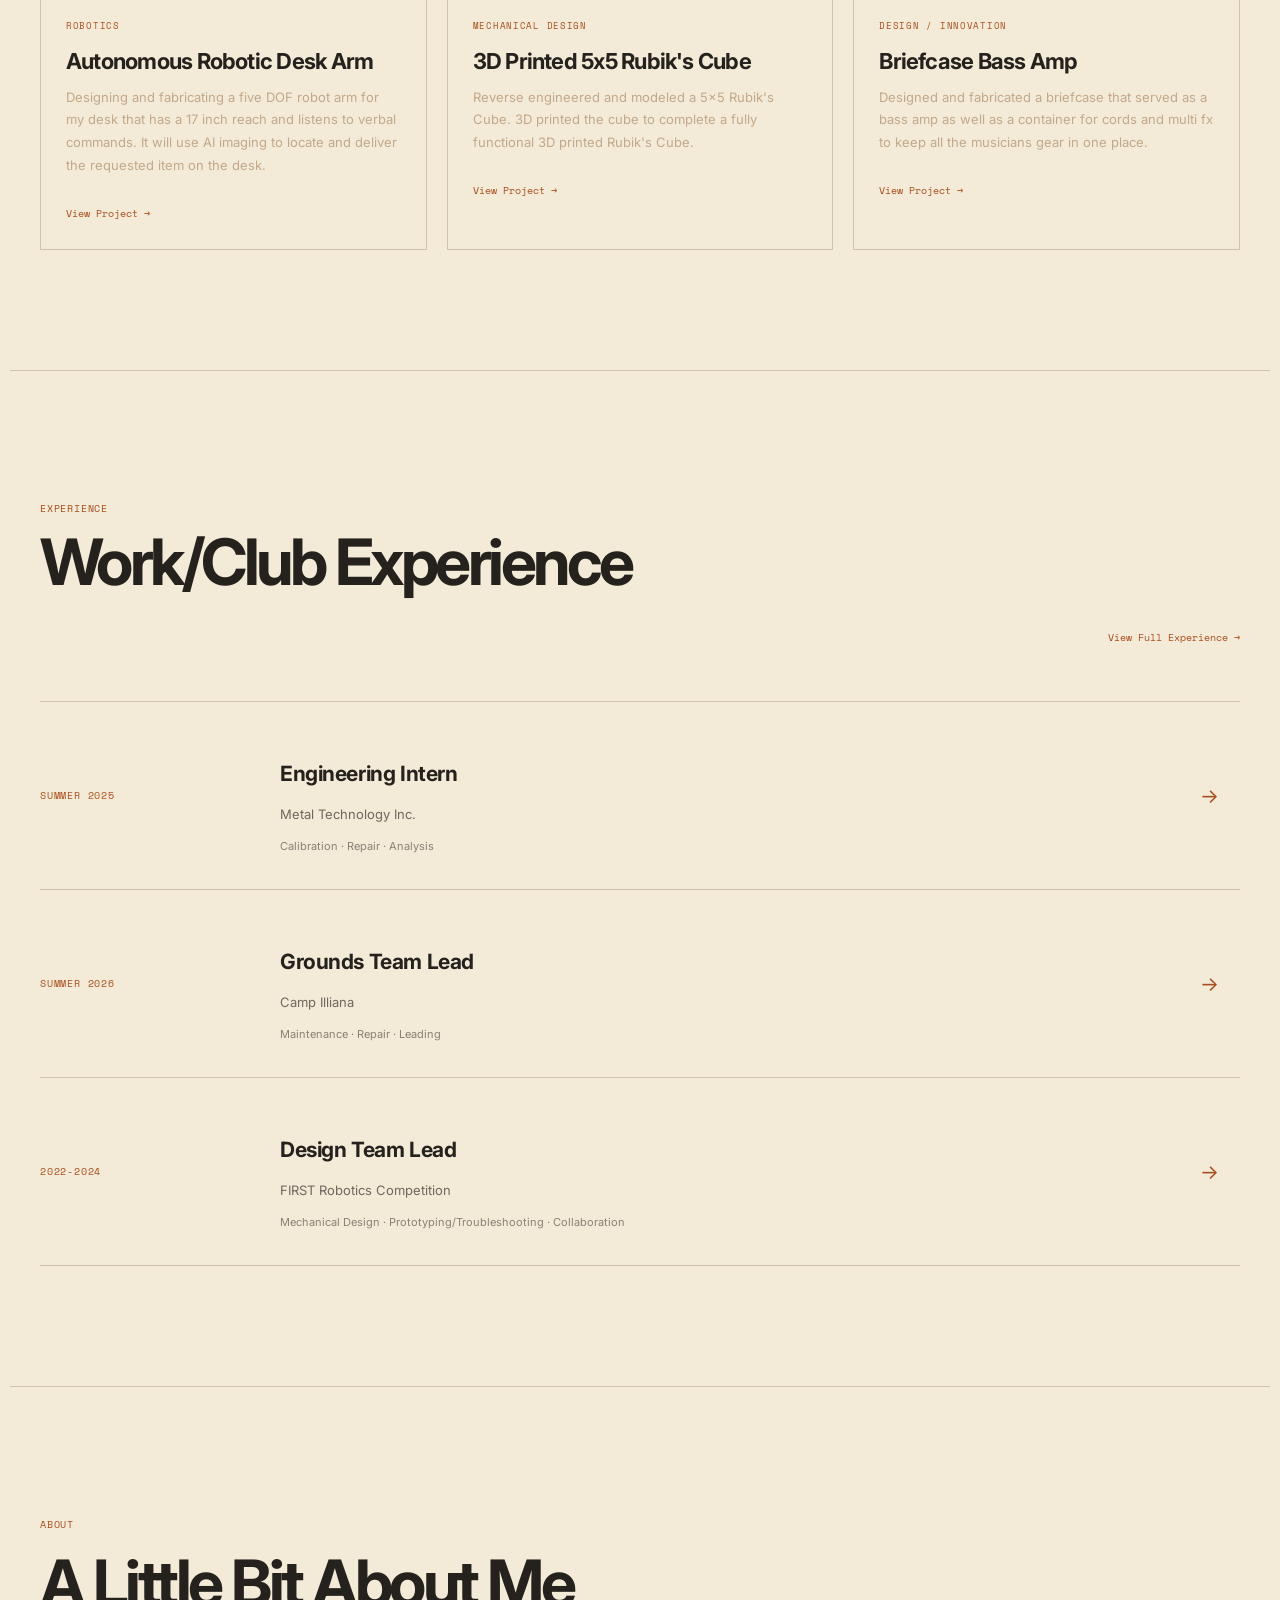
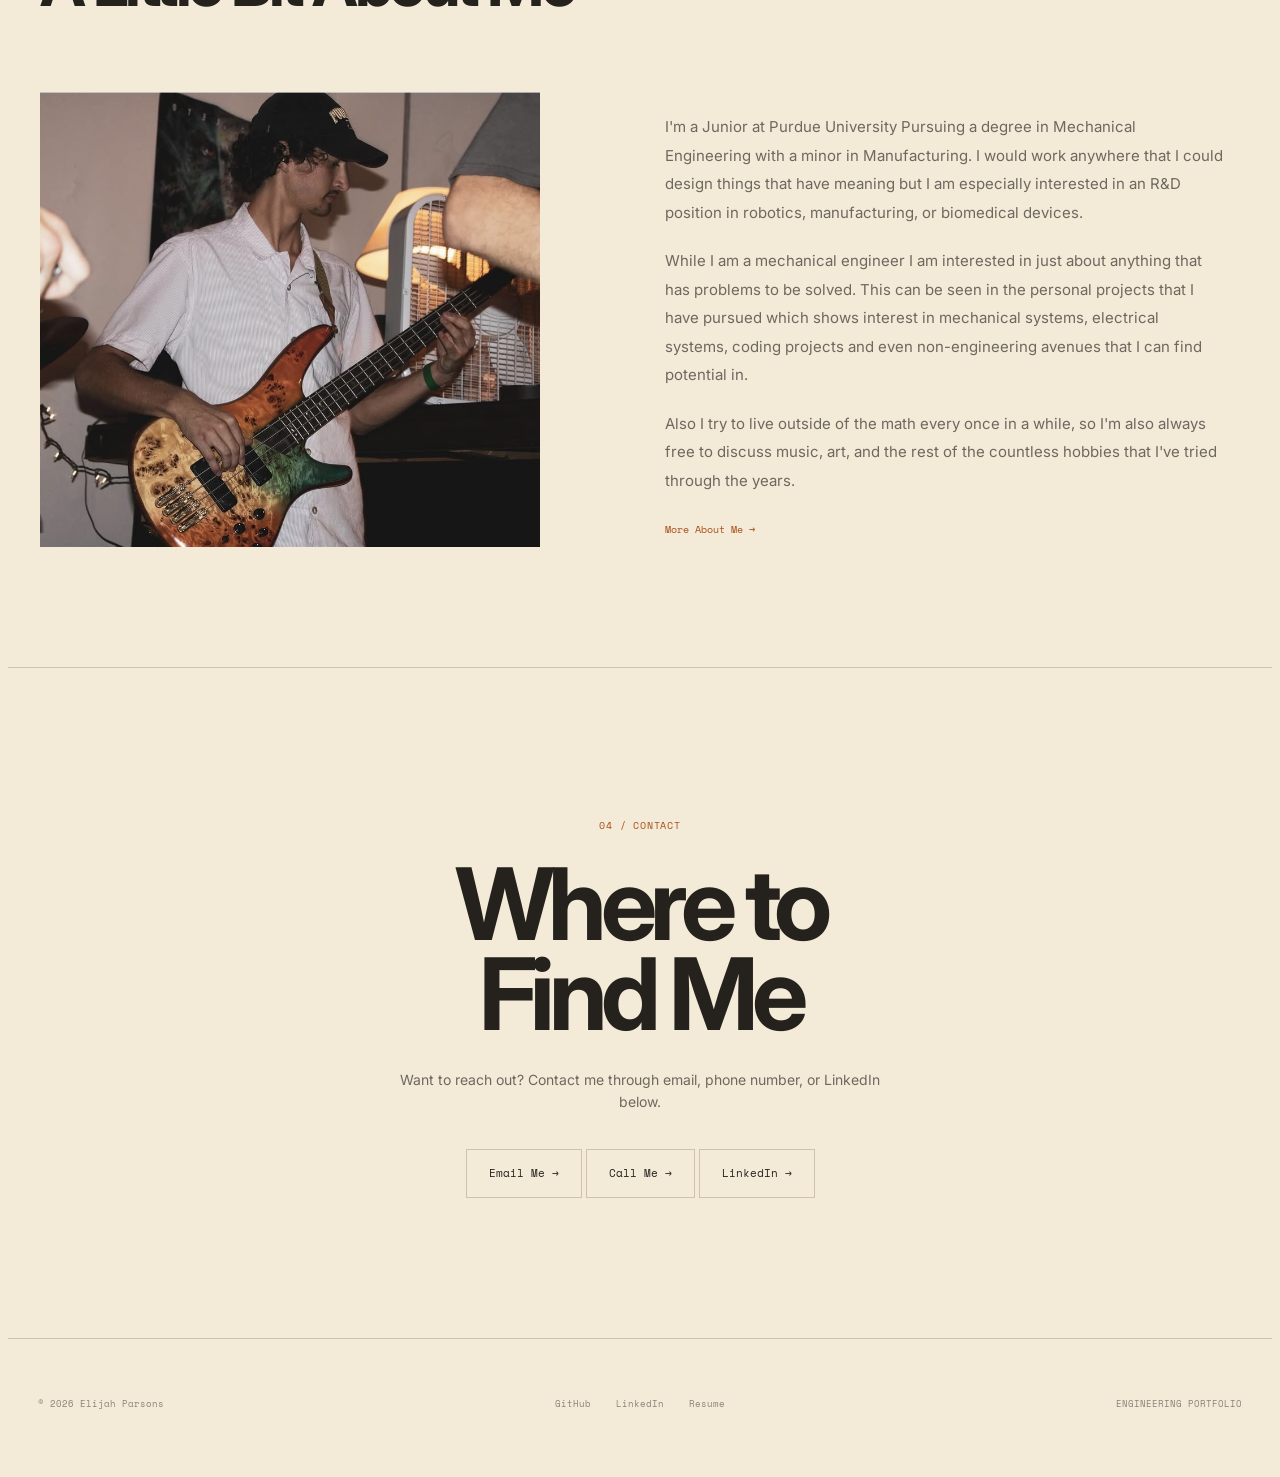
==== commit 38e32e95: "undid picture modifications and retried fixing" ====
--- a/index.html
+++ b/index.html
@@ -43,7 +43,7 @@
 
         <div class="hero-content">
 
-            <p class="eyebrow">ENGINEERING PORTFOLIO test</p>
+            <p class="eyebrow">ENGINEERING PORTFOLIO test 2</p>
 
             <h1>
                 Engineering & Problem Solving<br>
@@ -68,24 +68,8 @@
         </div>
 
 
-        <div class="hero-graphic">
-
-            <div class="blueprint">
-
-                <div class="blueprint-grid"></div>
-
-                <div class="technical-circle">
-                    <div class="circle-inner"></div>
-                    <div class="crosshair horizontal"></div>
-                    <div class="crosshair vertical"></div>
-                </div>
-
-                <div class="blueprint-label">
-                    <img src="images/headshot.jpg" alt="Engineering project" class="engineering-image">
-                </div>
-
-            </div>
-
+        <div class="hero-image">
+            <img src="images/headshot.jpg" alt="Engineering portfolio headshot">
         </div>
 
     </section>
--- a/css/style.css
+++ b/css/style.css
@@ -1729,10 +1729,9 @@
 .experience-image img,
 .about-image img,
 .engineering-image {
-    width: 100%;
-    height: 100%;
-    object-fit: cover !important;
-    display: block;
+    object-fit: contain !important;
+    border: none !important;
+    background: transparent;
 }
 
 /* Keep images inside their existing image areas without cropping. */
@@ -1759,9 +1758,15 @@
     border: none !important;
 }
 
-.engineering-image img {
+.hero-image {
     width: 100%;
     height: 100%;
-    object-fit: cover !important;
+    overflow: hidden;
+}
+
+.hero-image img {
+    width: 100%;
+    height: 100%;
+    object-fit: cover;
     display: block;
-}
+}
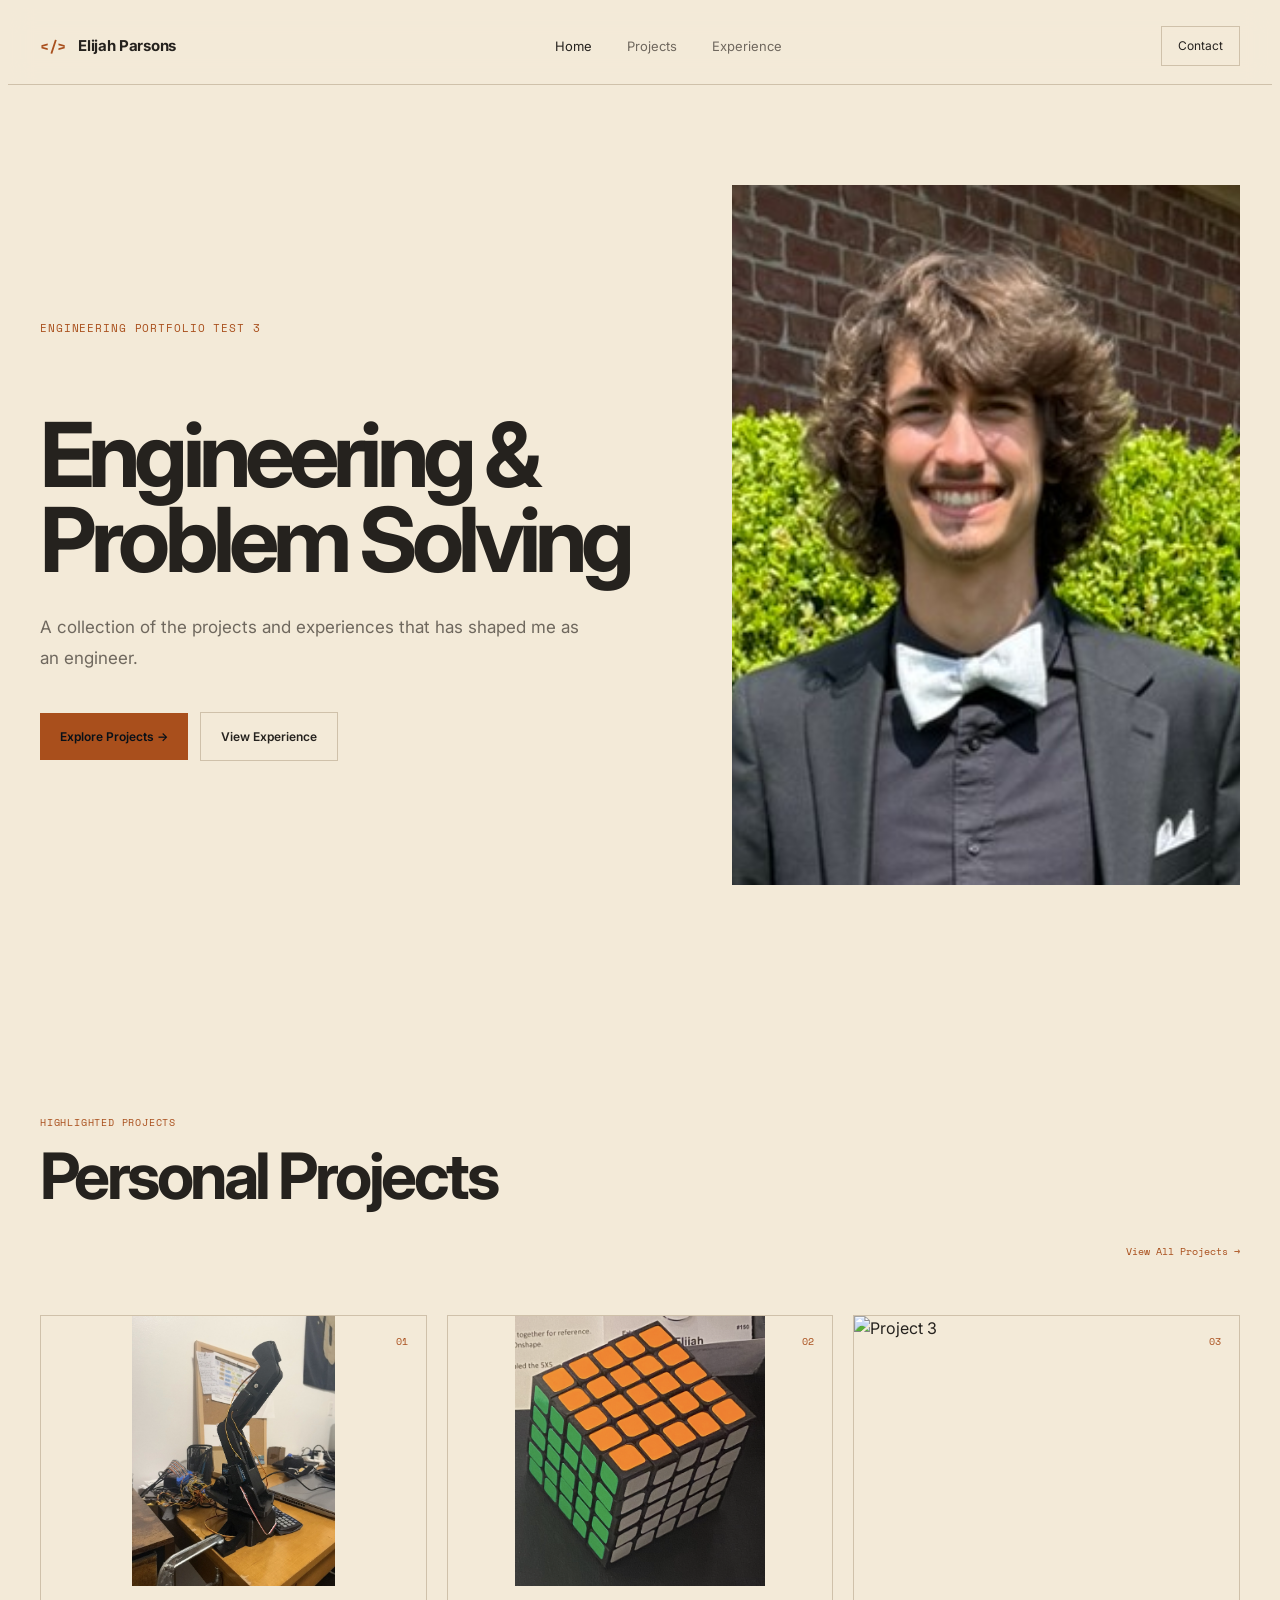
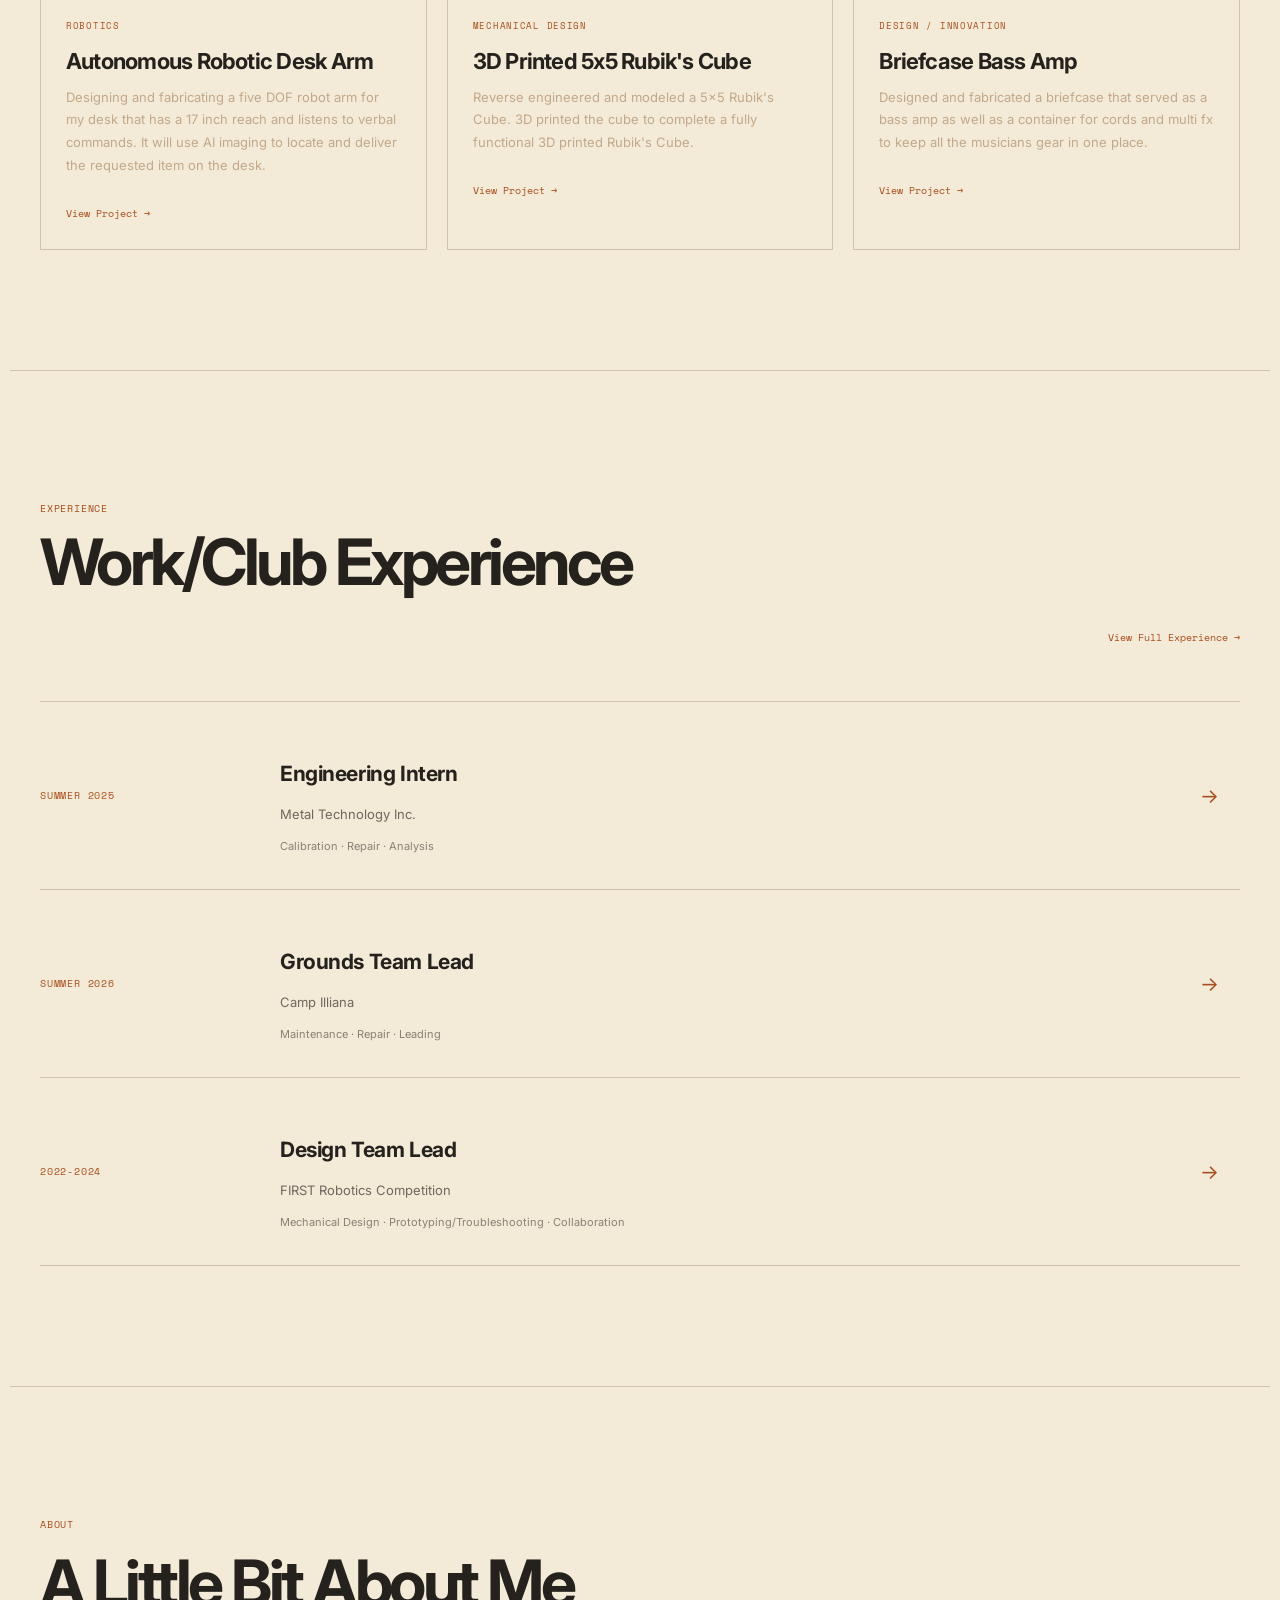
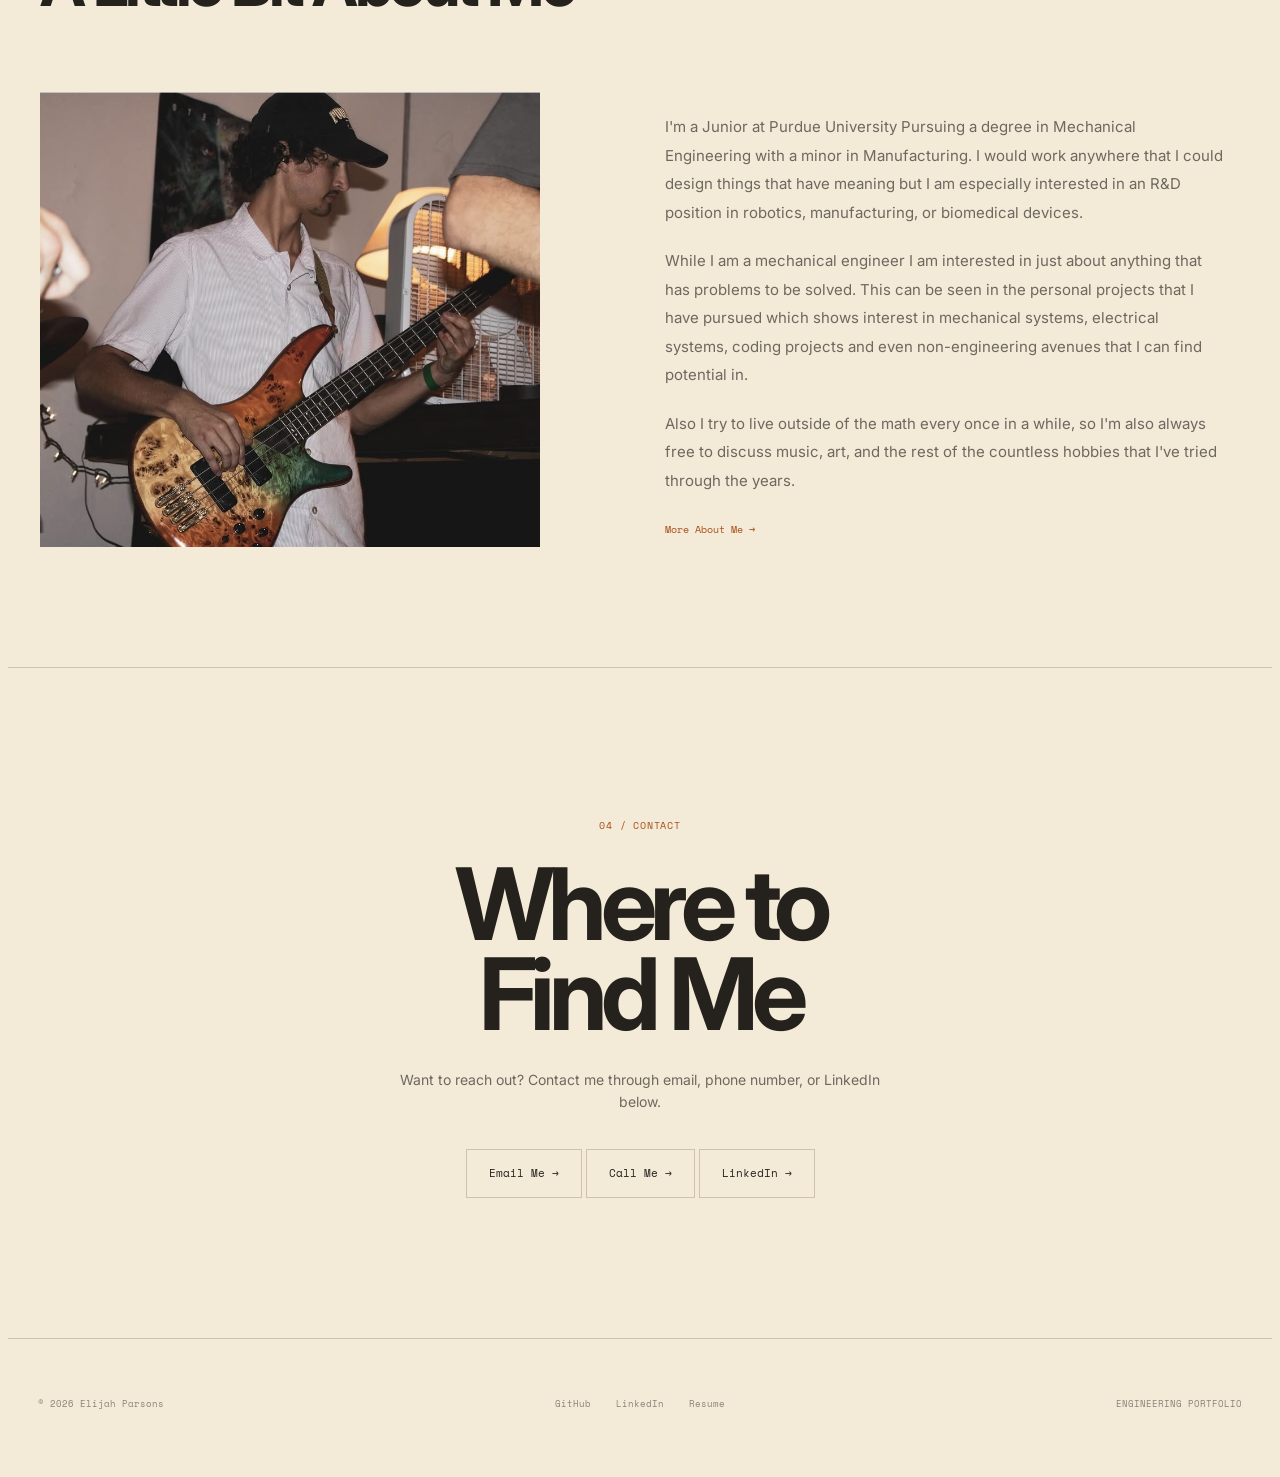
==== commit e07e58ef: "retried the the picture formatting" ====
--- a/index.html
+++ b/index.html
@@ -43,7 +43,7 @@
 
         <div class="hero-content">
 
-            <p class="eyebrow">ENGINEERING PORTFOLIO test 2</p>
+            <p class="eyebrow">ENGINEERING PORTFOLIO test 3</p>
 
             <h1>
                 Engineering & Problem Solving<br>
--- a/css/style.css
+++ b/css/style.css
@@ -1715,58 +1715,36 @@
 }
 
 /* =========================================================
-   FINAL IMAGE OVERRIDES
-   Show the full image and remove image borders.
-========================================================= */
-
-img {
-    border: none !important;
-}
-
-.featured-image img,
-.project-row-image img,
-.project-detail-image img,
-.experience-image img,
-.about-image img,
-.engineering-image {
-    object-fit: contain !important;
-    border: none !important;
-    background: transparent;
-}
-
-/* Keep images inside their existing image areas without cropping. */
-.project-row-image img,
-.project-detail-image img,
-.featured-image img,
-.experience-image img {
-    max-width: 100%;
-    max-height: 100%;
-}
-
-/* If an image-frame wrapper is present, it should not add a border. */
-.image-frame {
-    border: none !important;
-    max-width: 100%;
-    max-height: 100%;
-}
-
-.image-frame img {
-    display: block;
-    width: 100%;
-    height: 100%;
-    object-fit: contain !important;
-    border: none !important;
-}
-
-.hero-image {
-    width: 100%;
-    height: 100%;
-    overflow: hidden;
-}
-
-.hero-image img {
-    width: 100%;
-    height: 100%;
-    object-fit: cover;
-    display: block;
-}+   FINAL IMAGE SETTINGS
+   ========================================================= */
+
+img { border: none !important; }
+
+/* HOMEPAGE HERO — fills the box and may crop */
+.hero-image { width: 100%; height: 100%; overflow: hidden; }
+.hero-image img { width: 100%; height: 100%; object-fit: cover !important; display: block; border: none !important; }
+
+/* PROJECT CARD IMAGES — show the entire picture */
+.project-row-image { overflow: hidden; background: transparent; }
+.project-row-image img { width: 100%; height: 100%; object-fit: contain !important; display: block; border: none !important; }
+.project-row:hover .project-row-image img { transform: none; }
+
+/* FEATURED PROJECT IMAGES — show the entire picture */
+.featured-image { overflow: hidden; background: transparent; }
+.featured-image img { width: 100%; height: 100%; object-fit: contain !important; display: block; border: none !important; }
+
+/* INDIVIDUAL PROJECT IMAGES — show the entire picture */
+.project-detail-image { overflow: hidden; background: transparent; }
+.project-detail-image img { width: 100%; height: 100%; object-fit: contain !important; display: block; border: none !important; }
+
+/* EXPERIENCE IMAGES — show the entire picture */
+.experience-image { overflow: hidden; background: transparent; }
+.experience-image img { width: 100%; height: 100%; object-fit: contain !important; display: block; border: none !important; }
+
+/* ABOUT IMAGE — show the entire picture */
+.about-image { overflow: hidden; }
+.about-image img { width: 100%; height: auto; object-fit: contain !important; display: block; border: none !important; }
+
+/* IMAGE FRAME — show the entire picture */
+.image-frame { border: none !important; overflow: hidden; max-width: 100%; max-height: 100%; }
+.image-frame img { display: block; width: 100%; height: 100%; object-fit: contain !important; border: none !important; }
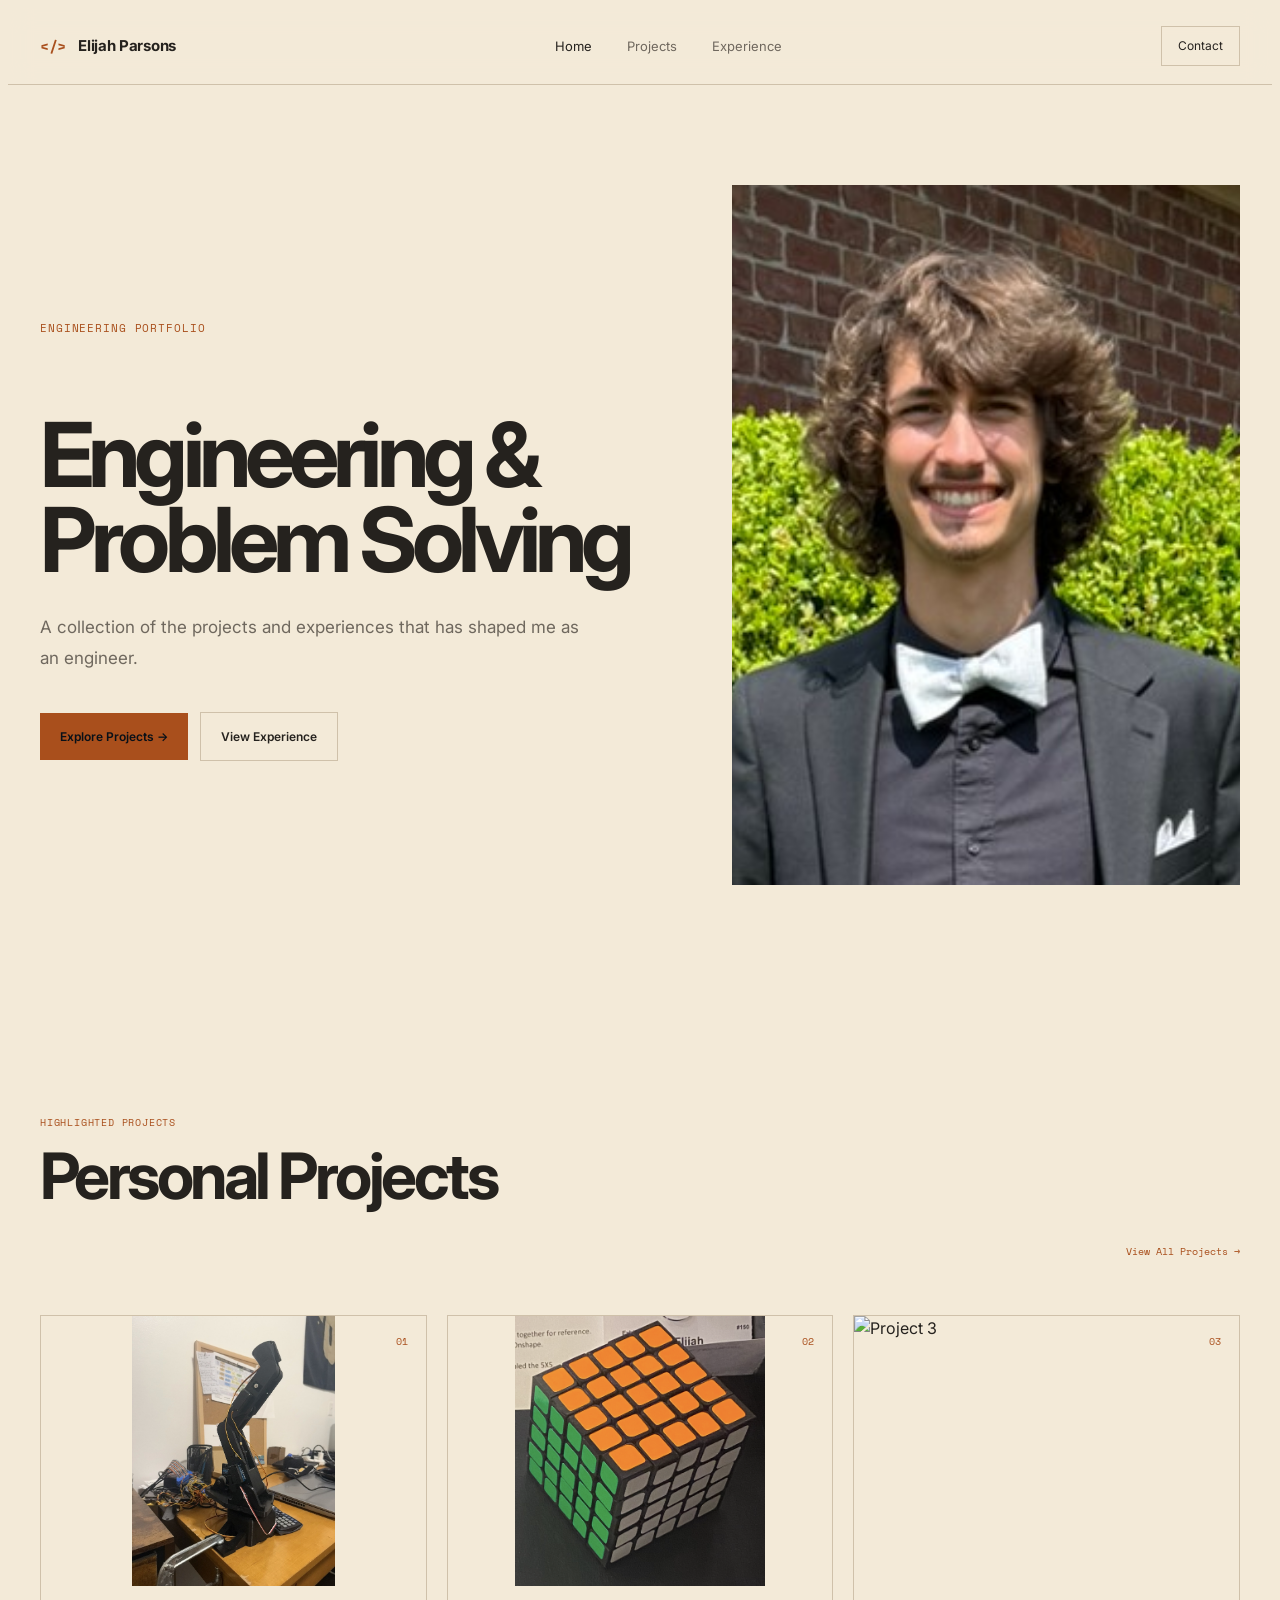
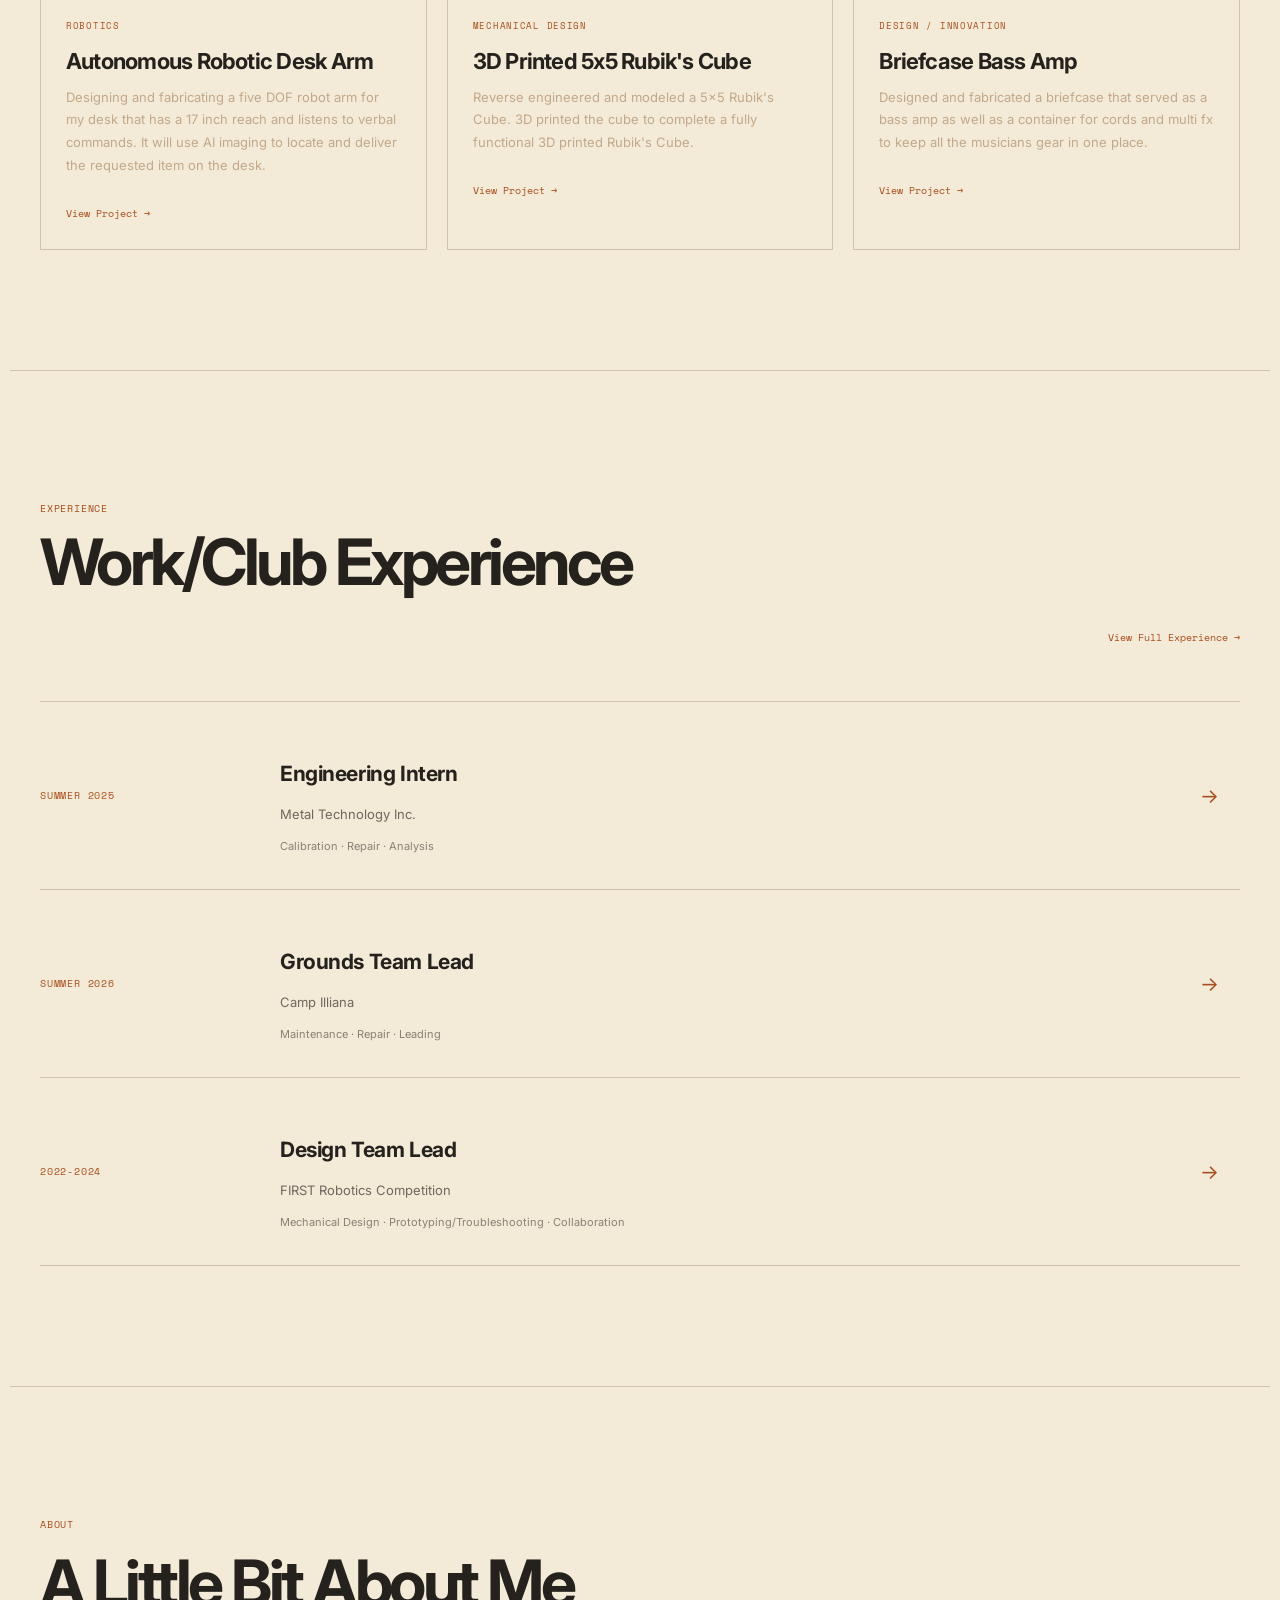
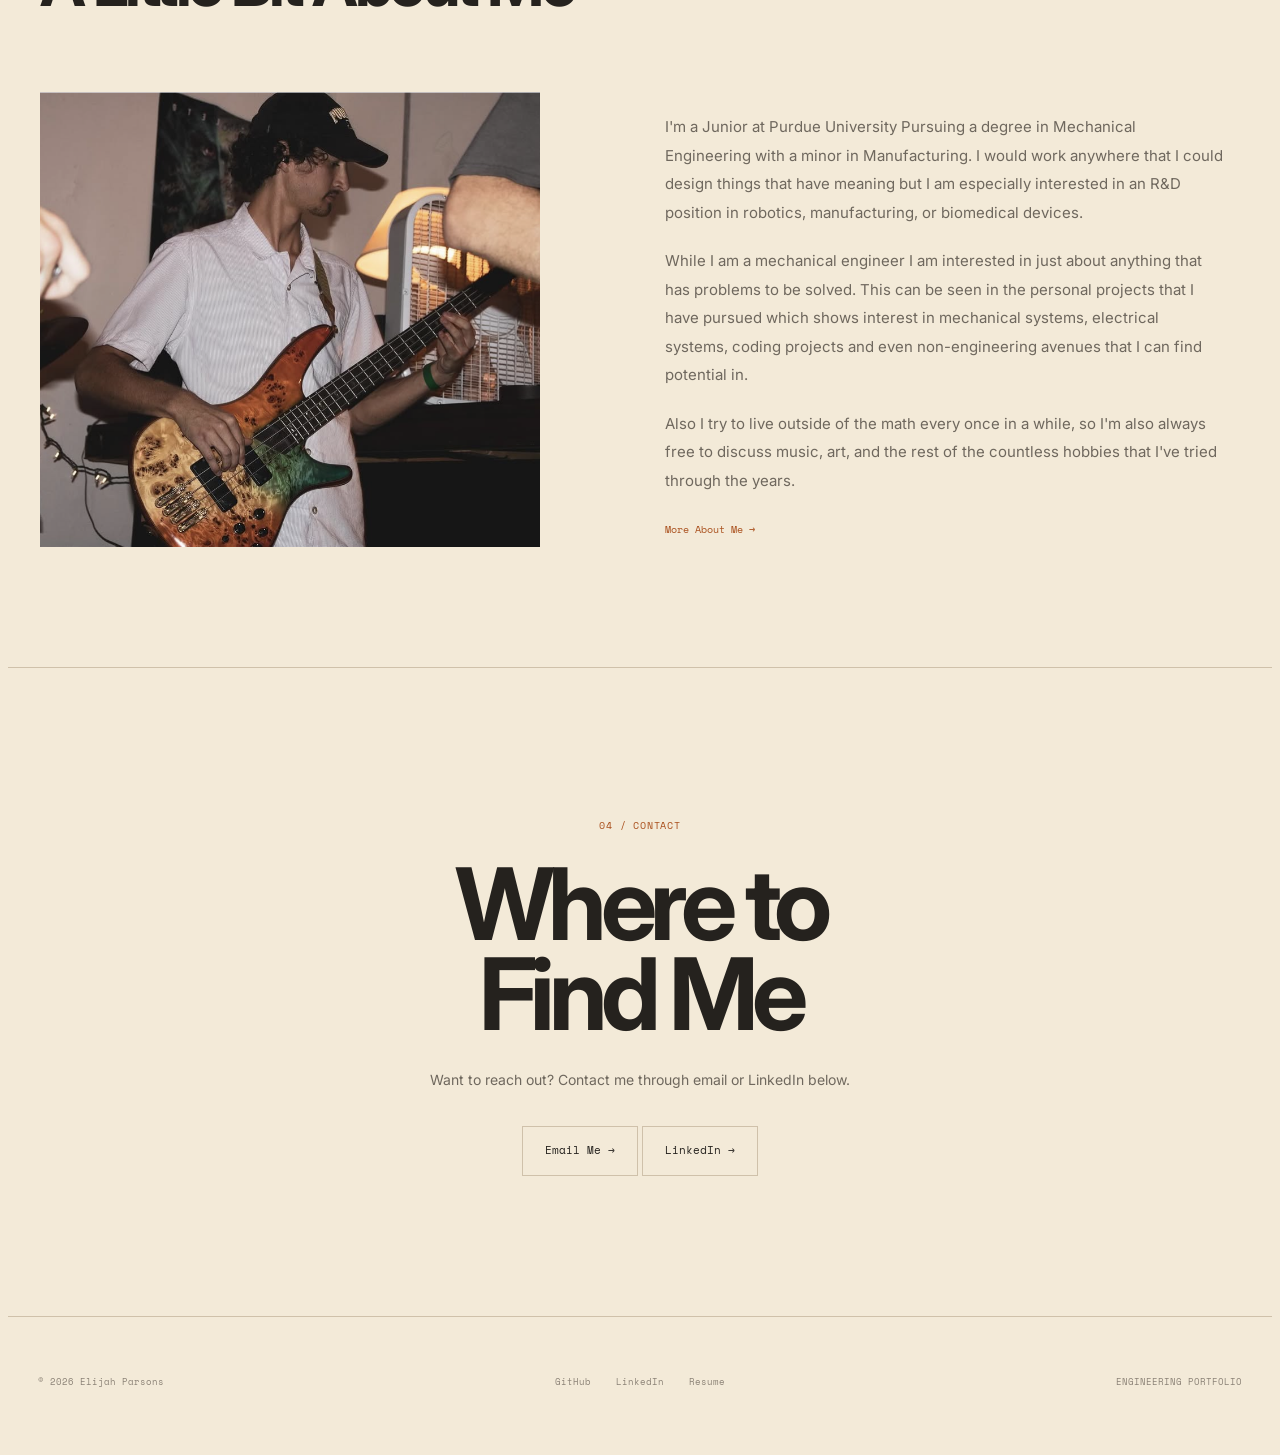
==== commit 6a3f5173: "removed phone number" ====
--- a/index.html
+++ b/index.html
@@ -43,7 +43,7 @@
 
         <div class="hero-content">
 
-            <p class="eyebrow">ENGINEERING PORTFOLIO test 3</p>
+            <p class="eyebrow">ENGINEERING PORTFOLIO</p>
 
             <h1>
                 Engineering & Problem Solving<br>
@@ -345,17 +345,12 @@
         </h2>
 
         <p>
-            Want to reach out? Contact me through email, phone number, or LinkedIn below.
+            Want to reach out? Contact me through email or LinkedIn below.
         </p>
 
         <!-- EMAIL -->
         <a href="mailto:parson48@purdue.edu" class="contact-button">
             Email Me →
-        </a>
-
-        <!-- PHONE -->
-        <a href="tel:+18126170105" class="contact-button">
-            Call Me →
         </a>
 
         <!-- LINKEDIN -->
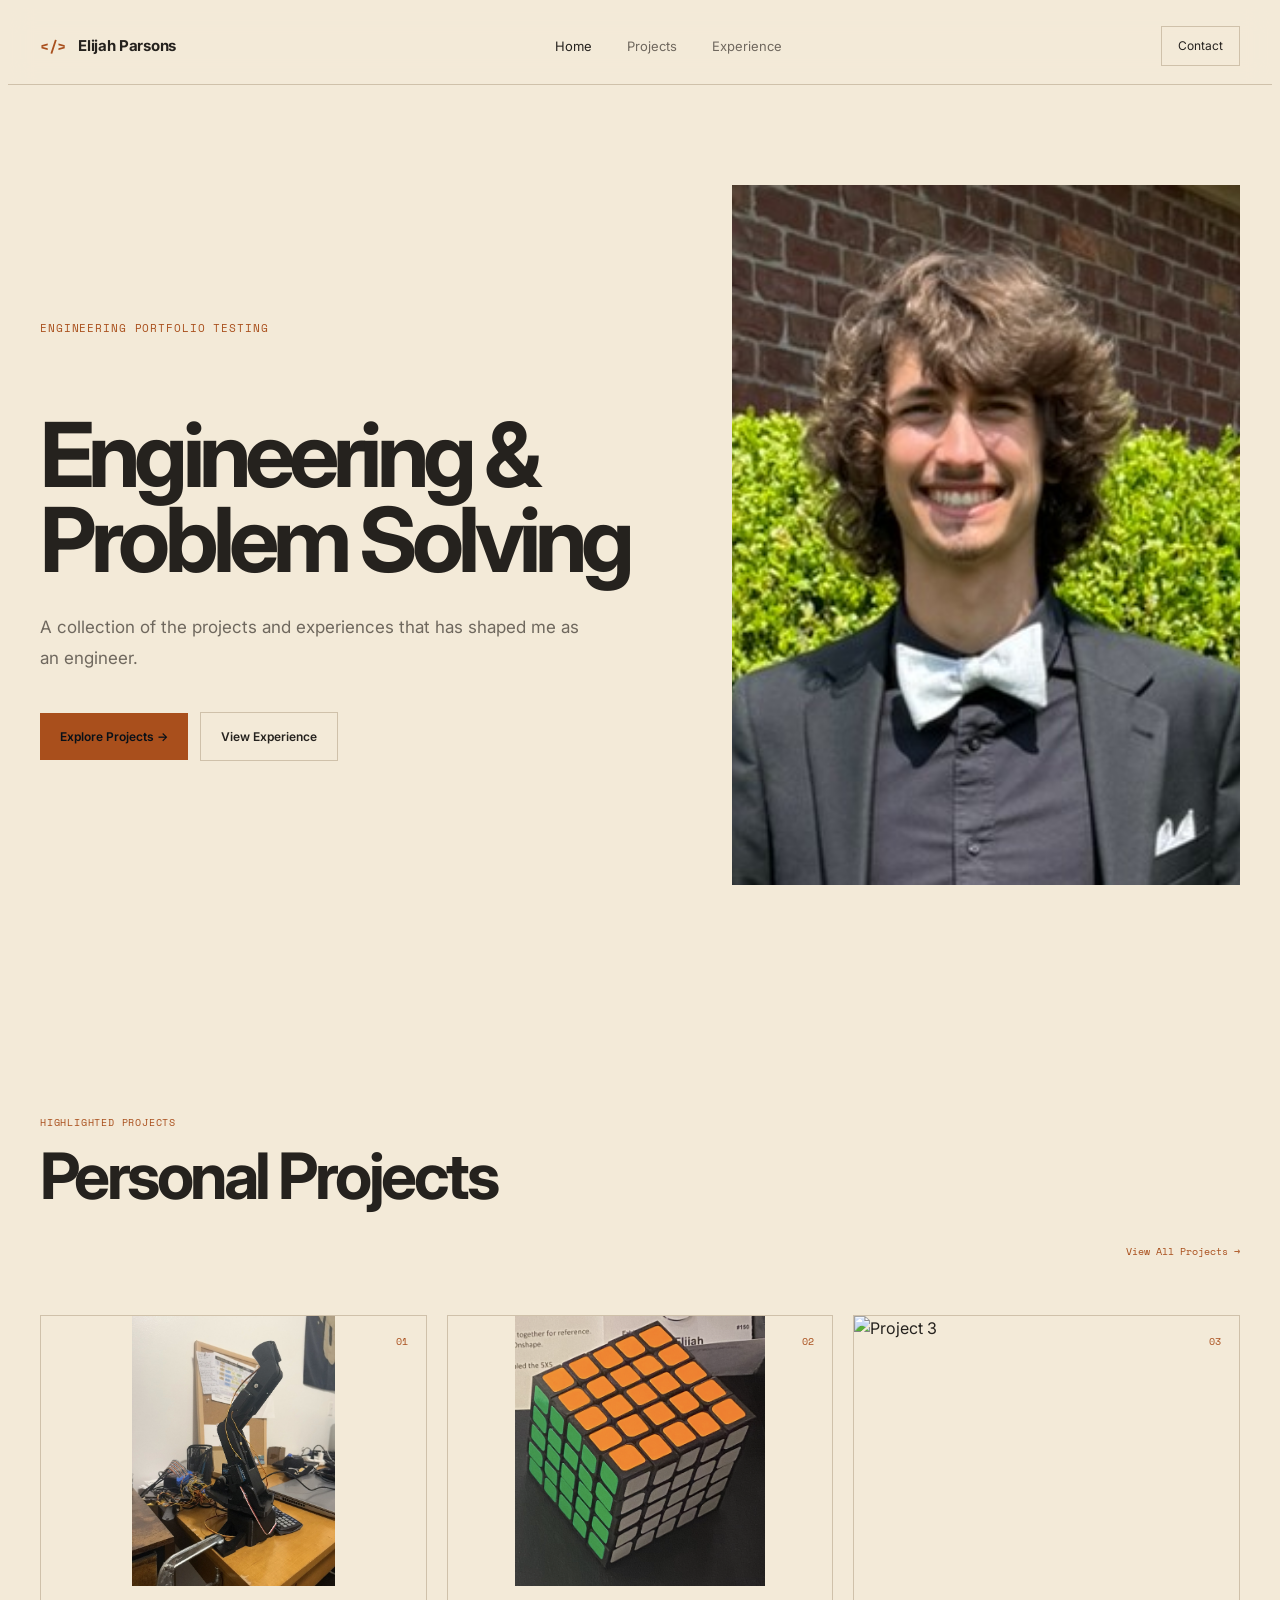
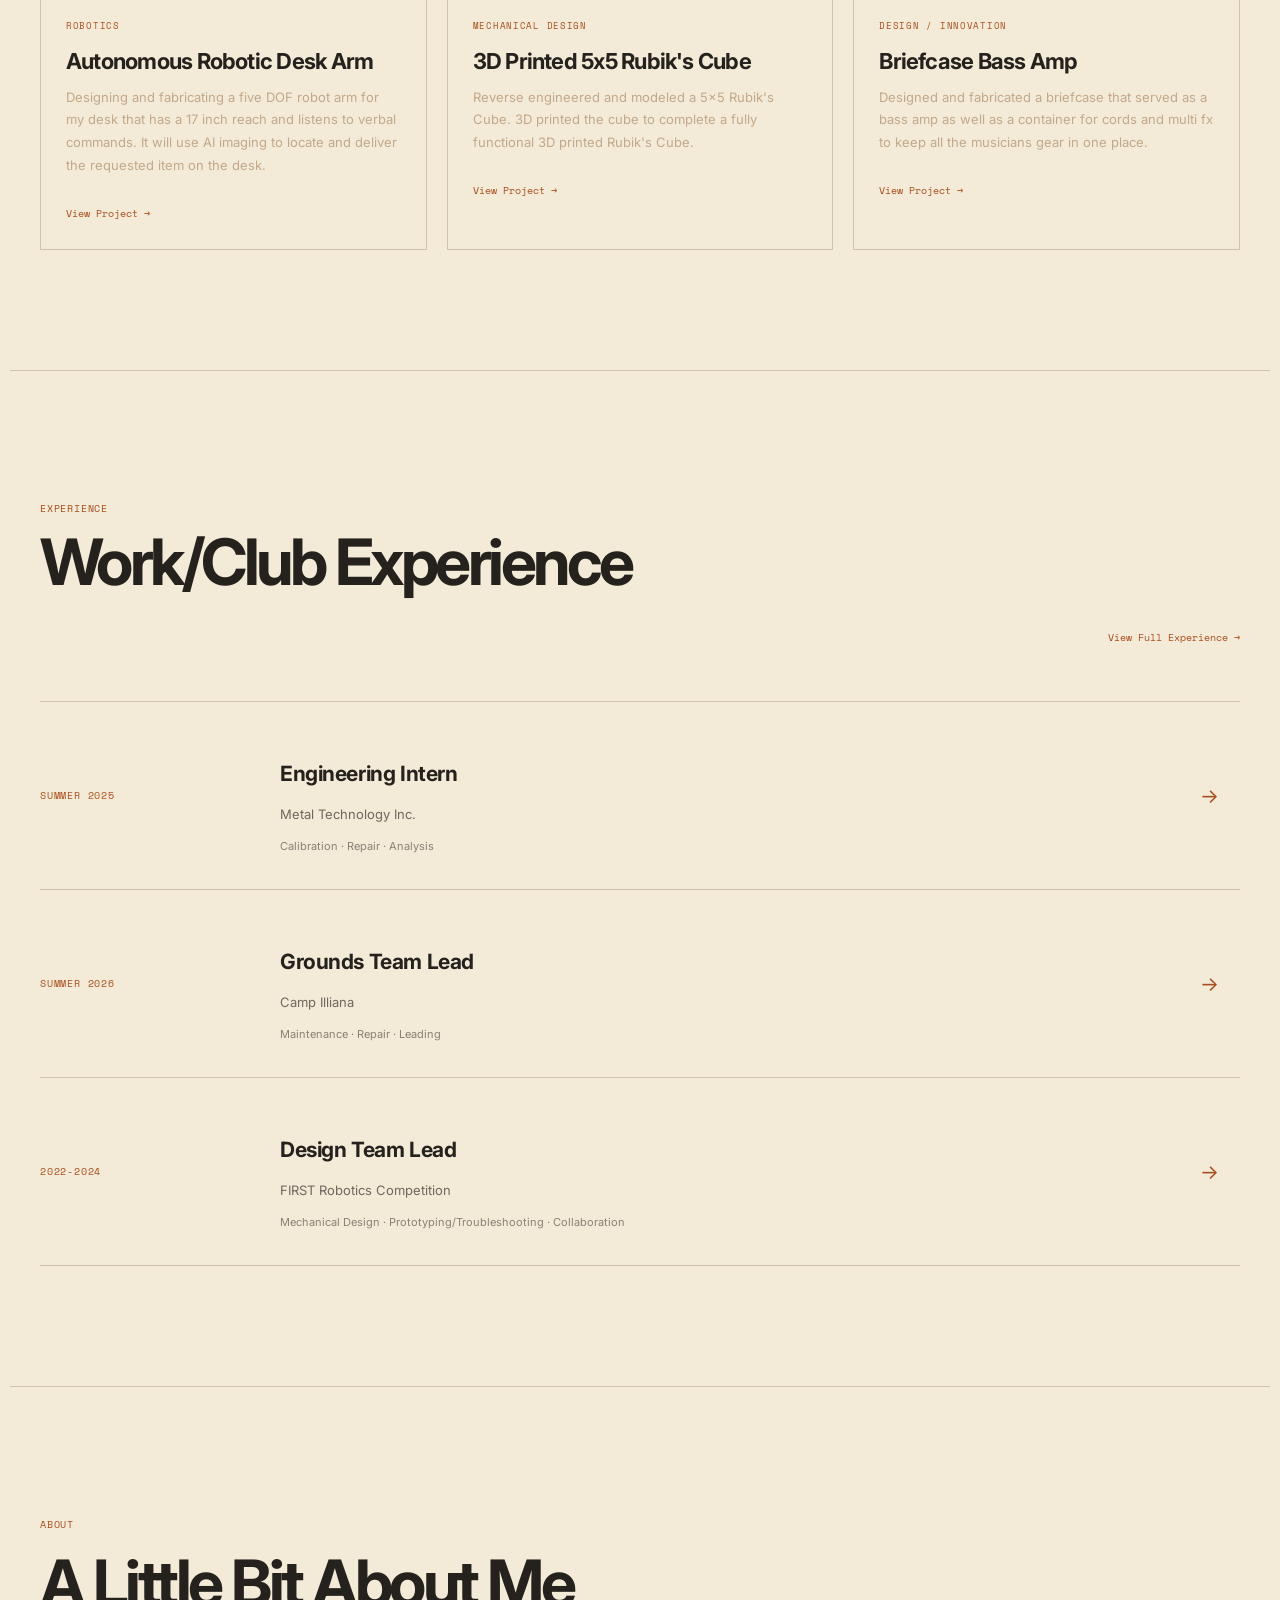
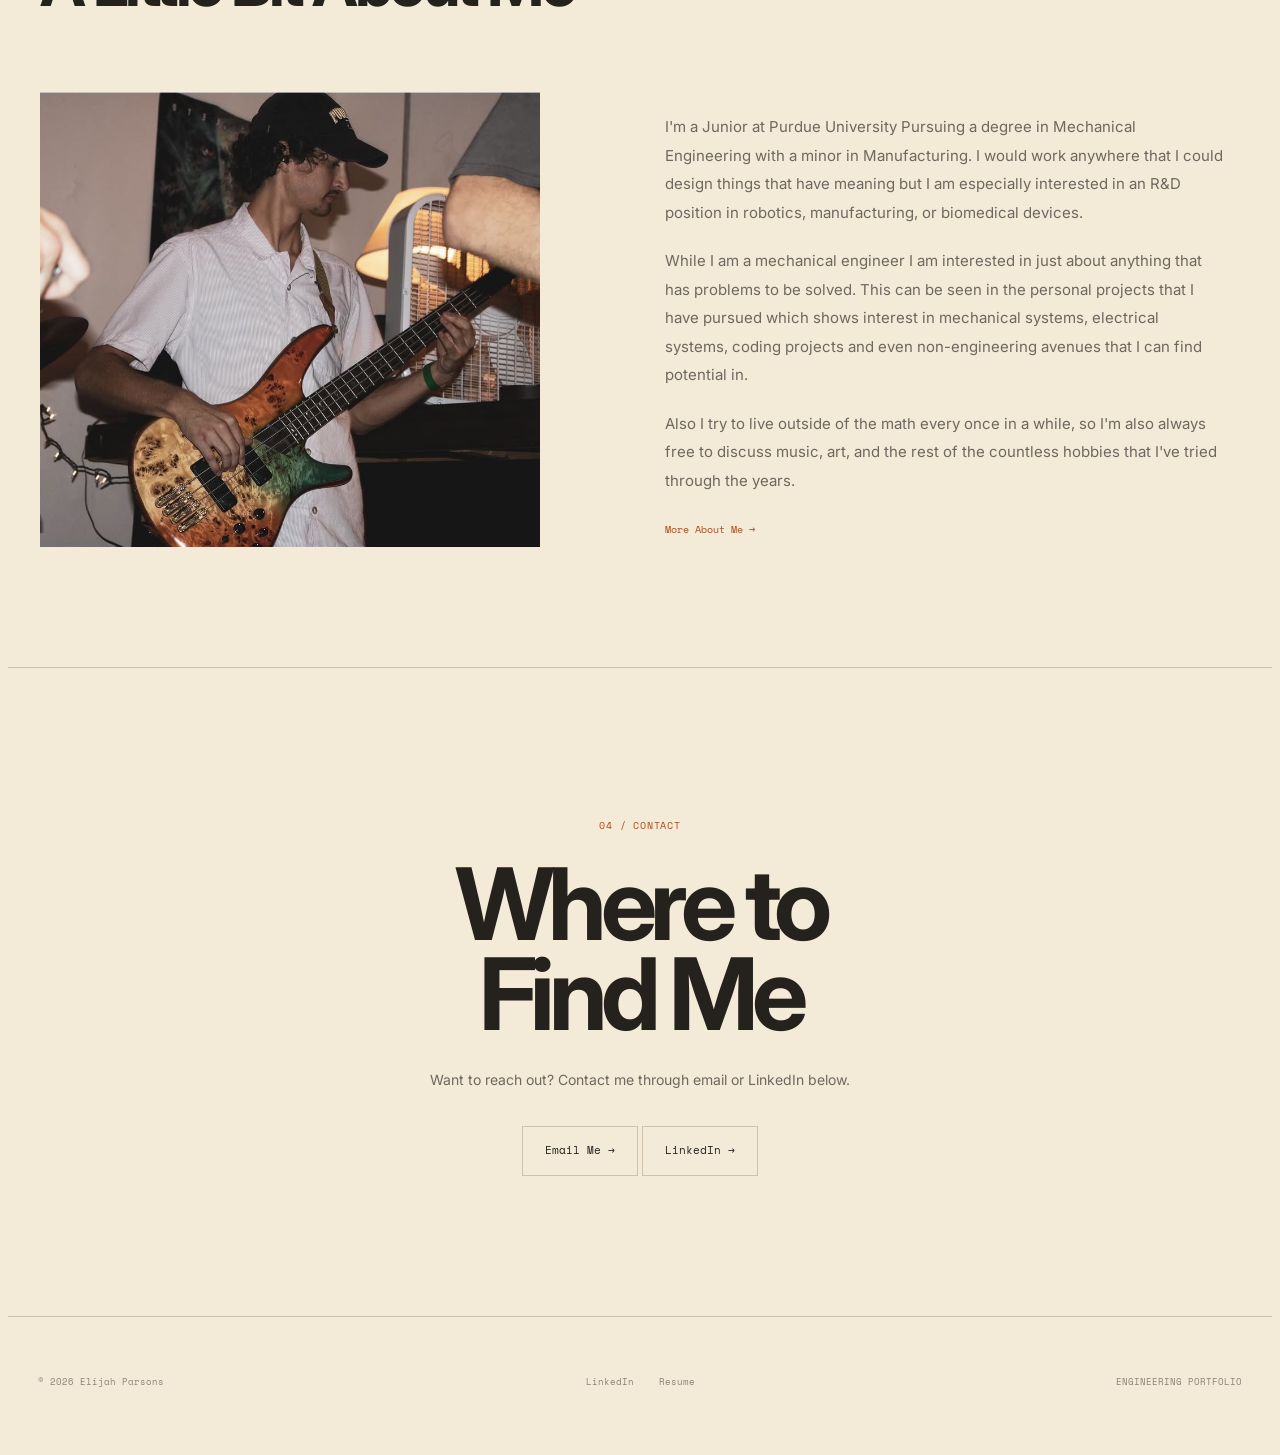
==== commit 7a0df776: "added resume and linkedin links" ====
--- a/index.html
+++ b/index.html
@@ -43,7 +43,7 @@
 
         <div class="hero-content">
 
-            <p class="eyebrow">ENGINEERING PORTFOLIO</p>
+            <p class="eyebrow">ENGINEERING PORTFOLIO testing</p>
 
             <h1>
                 Engineering & Problem Solving<br>
@@ -371,9 +371,8 @@
     <span>© 2026 Elijah Parsons</span>
 
     <div>
-        <a href="#">GitHub</a>
-        <a href="#">LinkedIn</a>
-        <a href="#">Resume</a>
+        <a href="https://www.linkedin.com/in/elijah-parsons-ba63a1383">LinkedIn</a>
+        <a href="/images/Resume.pdf">Resume</a>
     </div>
 
     <span>ENGINEERING PORTFOLIO</span>
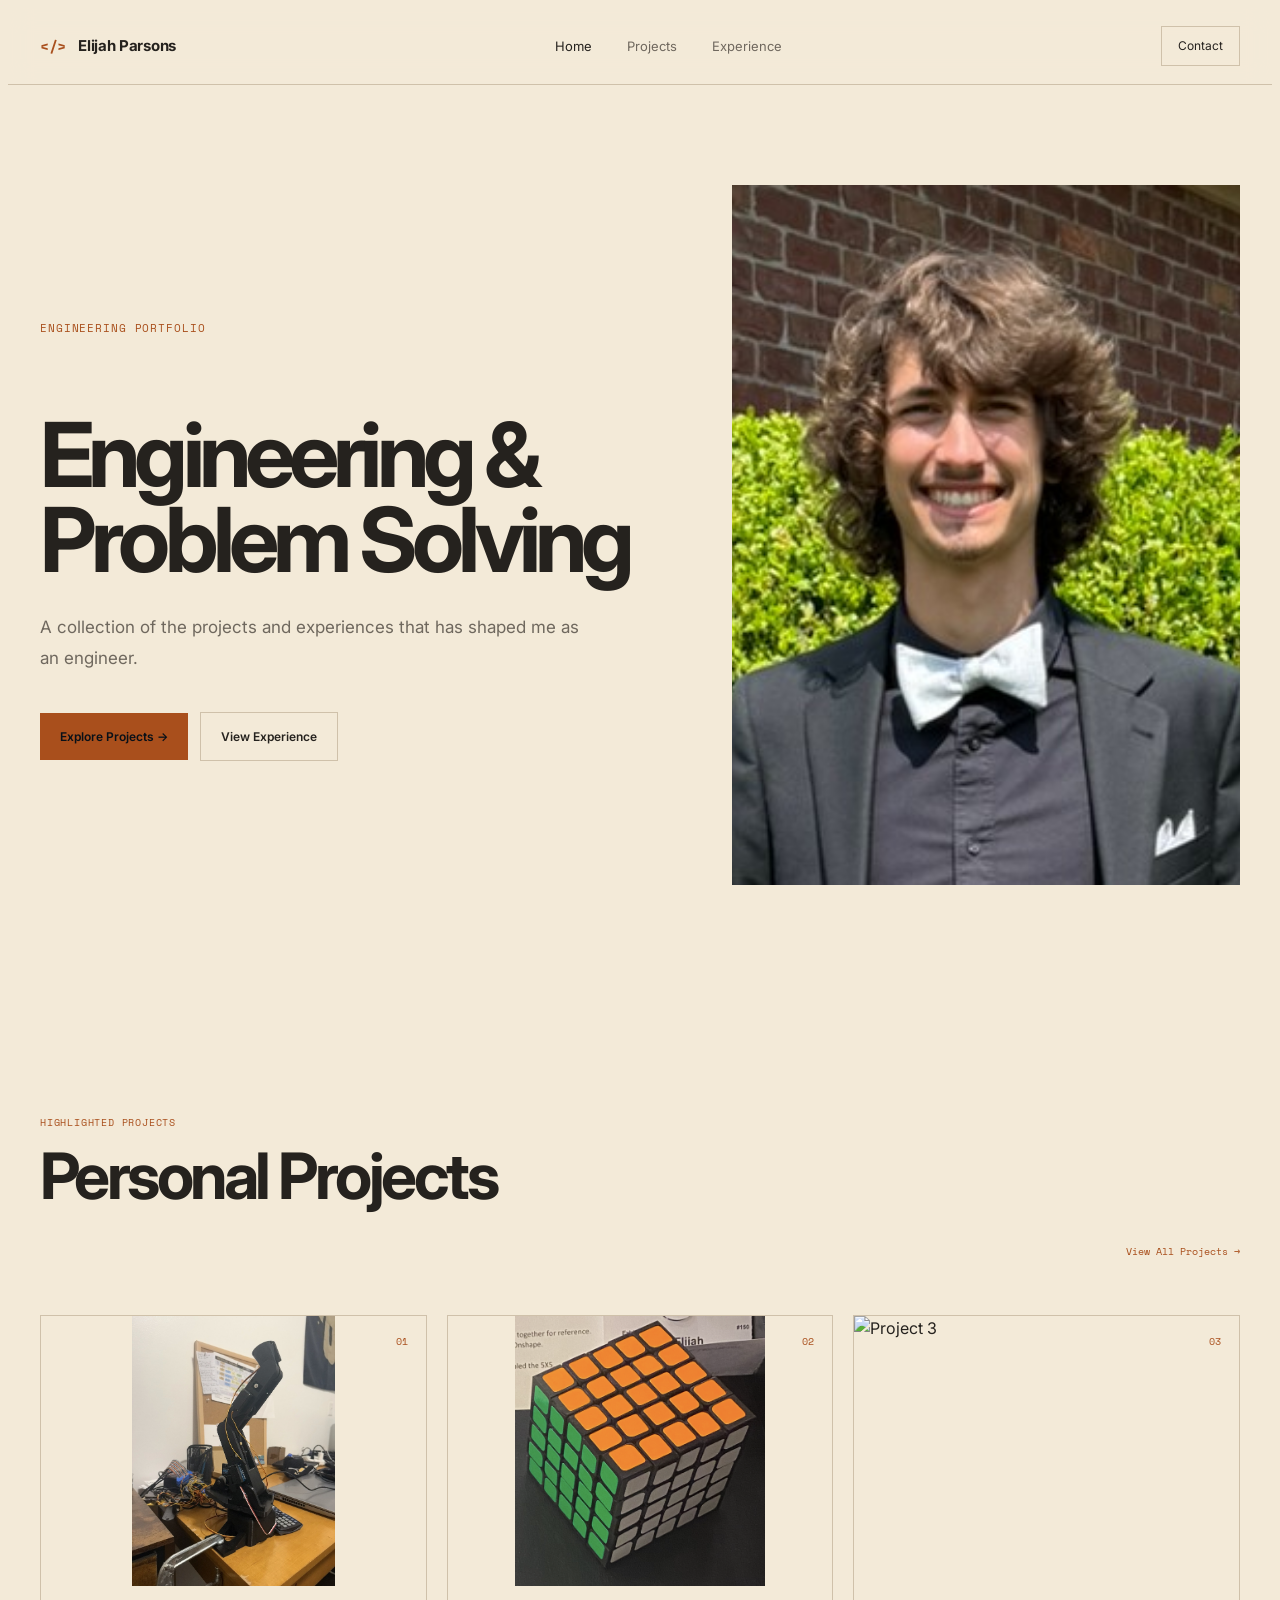
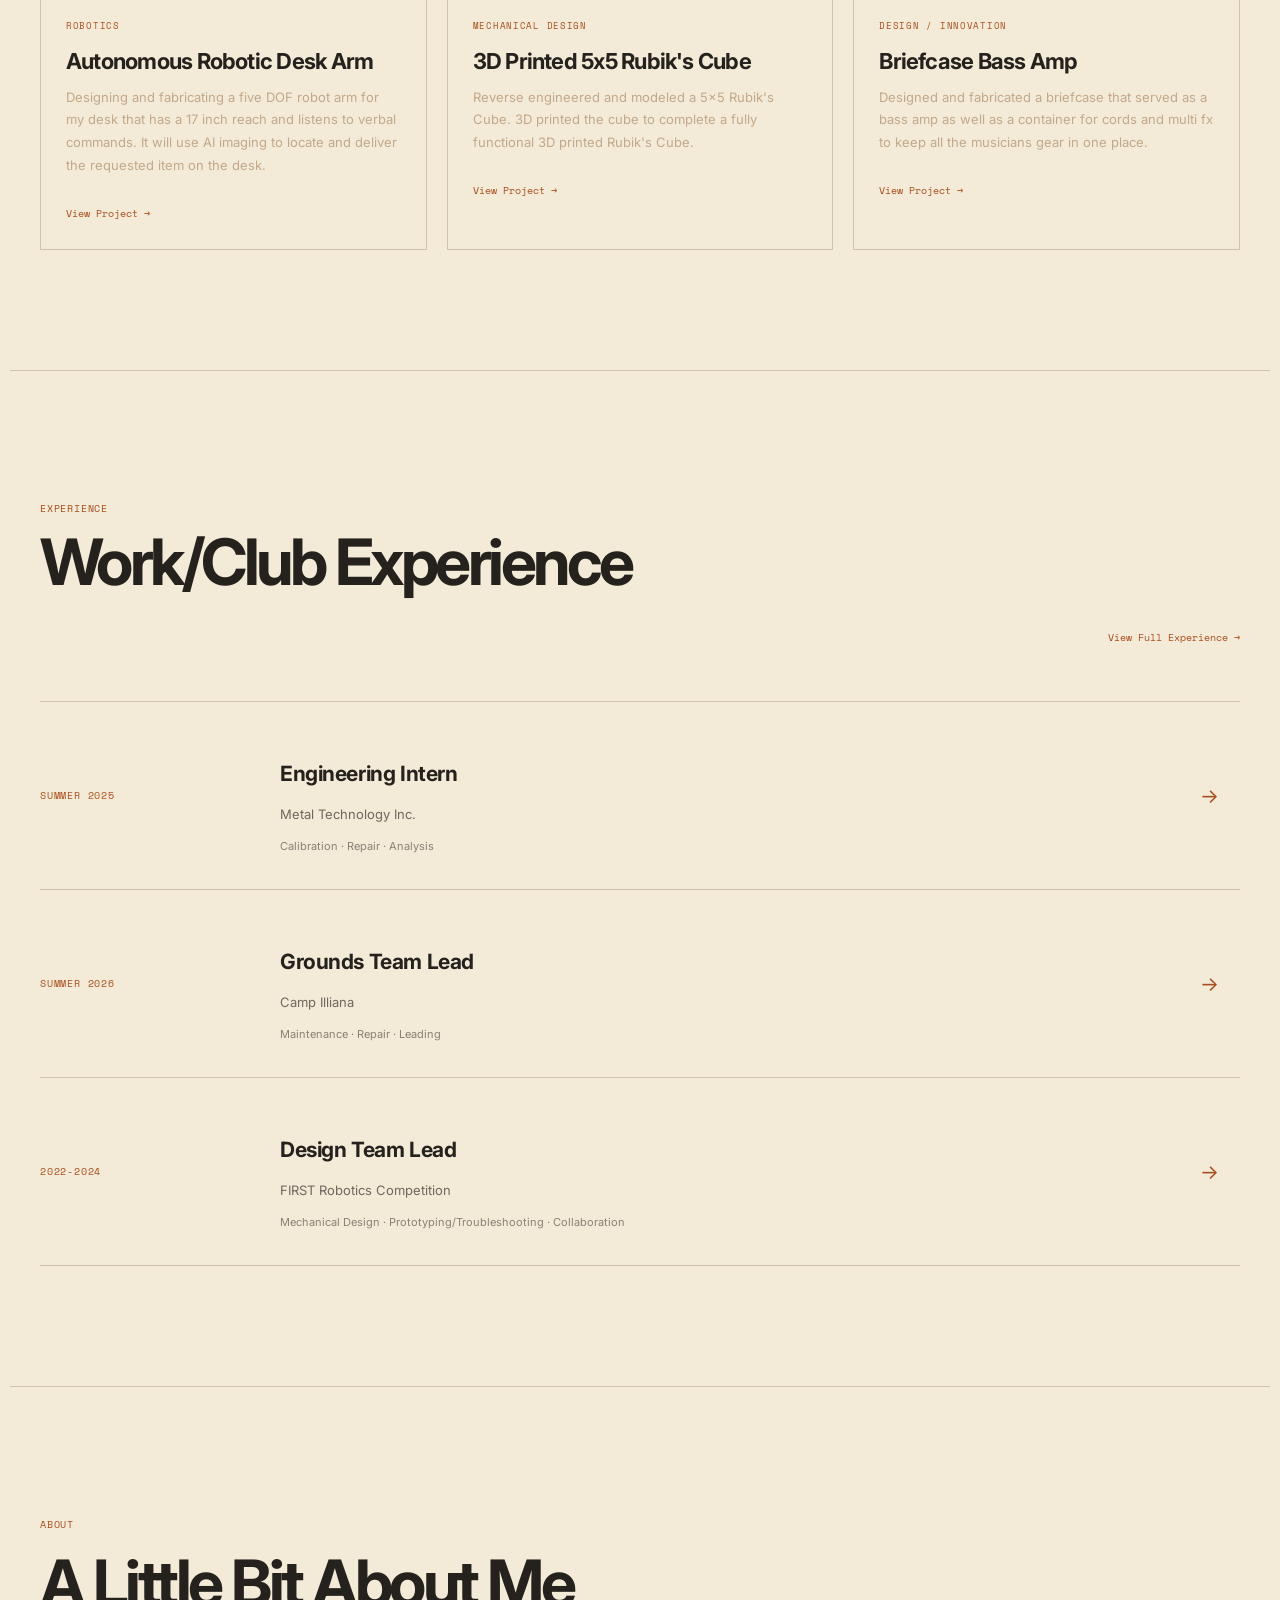
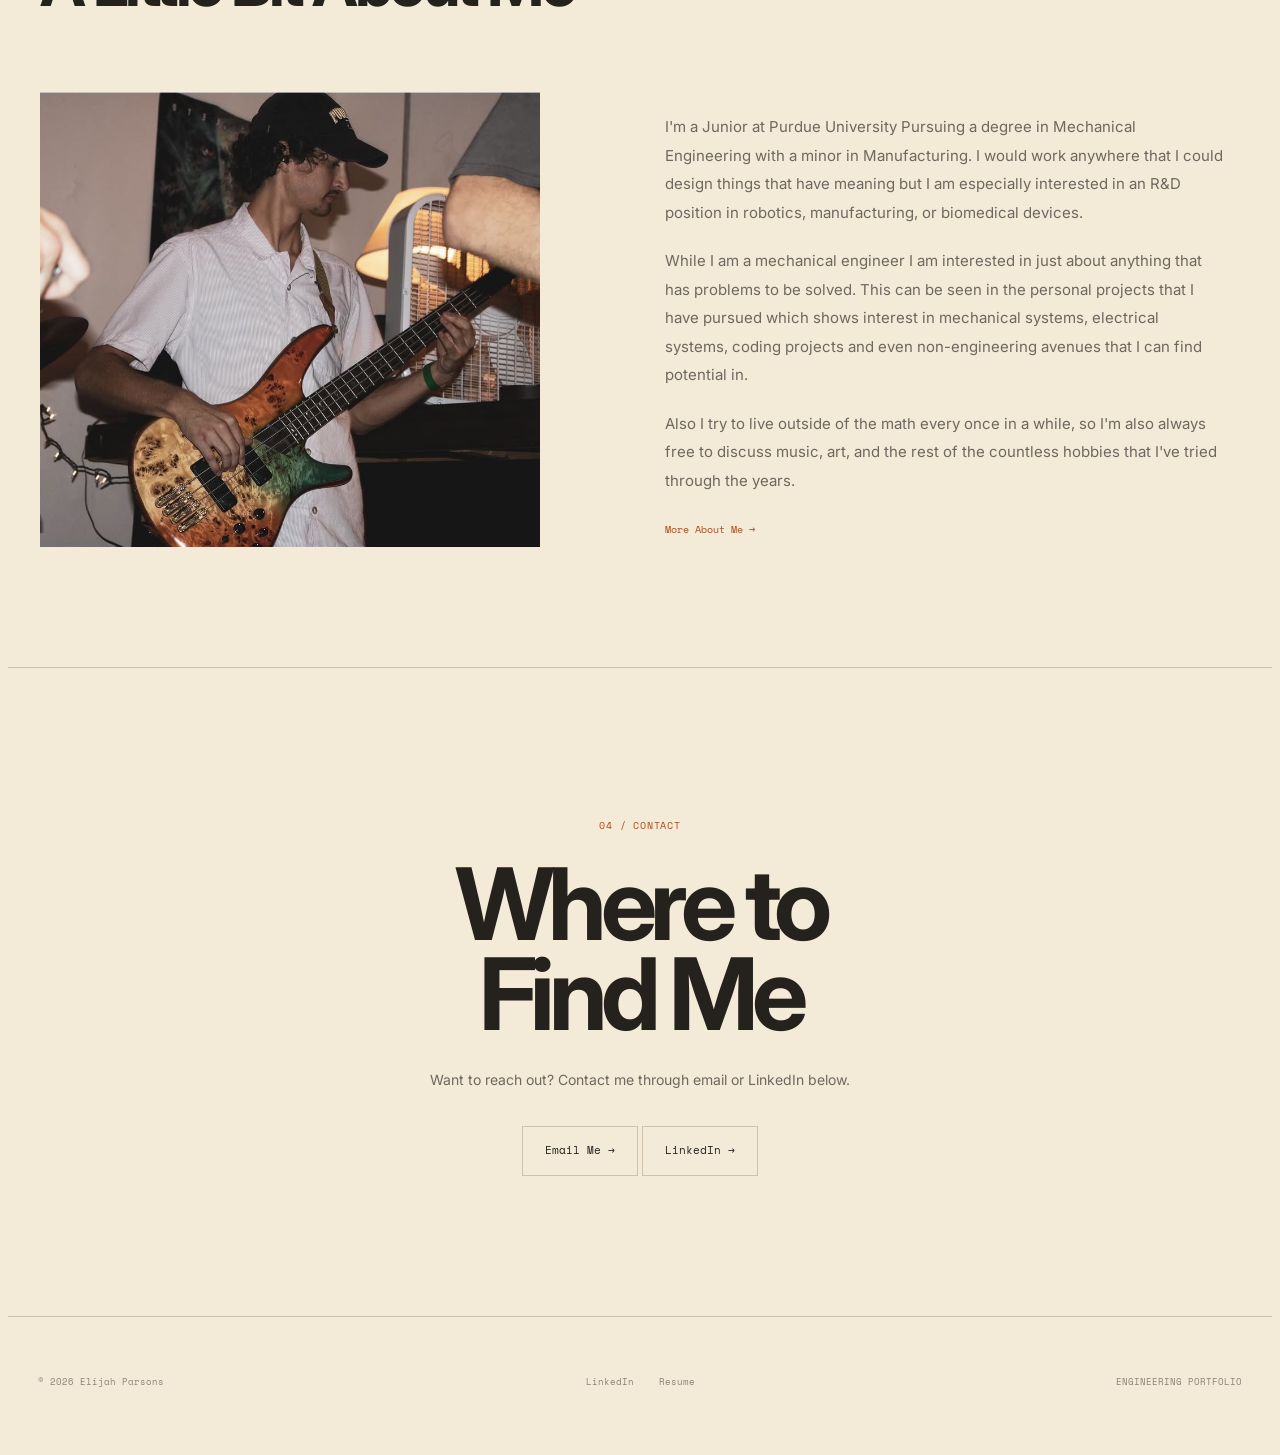
==== commit c898a05e: "added picture and changed project header background color" ====
--- a/index.html
+++ b/index.html
@@ -43,7 +43,7 @@
 
         <div class="hero-content">
 
-            <p class="eyebrow">ENGINEERING PORTFOLIO testing</p>
+            <p class="eyebrow">ENGINEERING PORTFOLIO</p>
 
             <h1>
                 Engineering & Problem Solving<br>
--- a/css/style.css
+++ b/css/style.css
@@ -1725,7 +1725,7 @@
 .hero-image img { width: 100%; height: 100%; object-fit: cover !important; display: block; border: none !important; }
 
 /* PROJECT CARD IMAGES — show the entire picture */
-.project-row-image { overflow: hidden; background: transparent; }
+.project-row-image { overflow: hidden; background: var(--surface-2); }
 .project-row-image img { width: 100%; height: 100%; object-fit: contain !important; display: block; border: none !important; }
 .project-row:hover .project-row-image img { transform: none; }
 
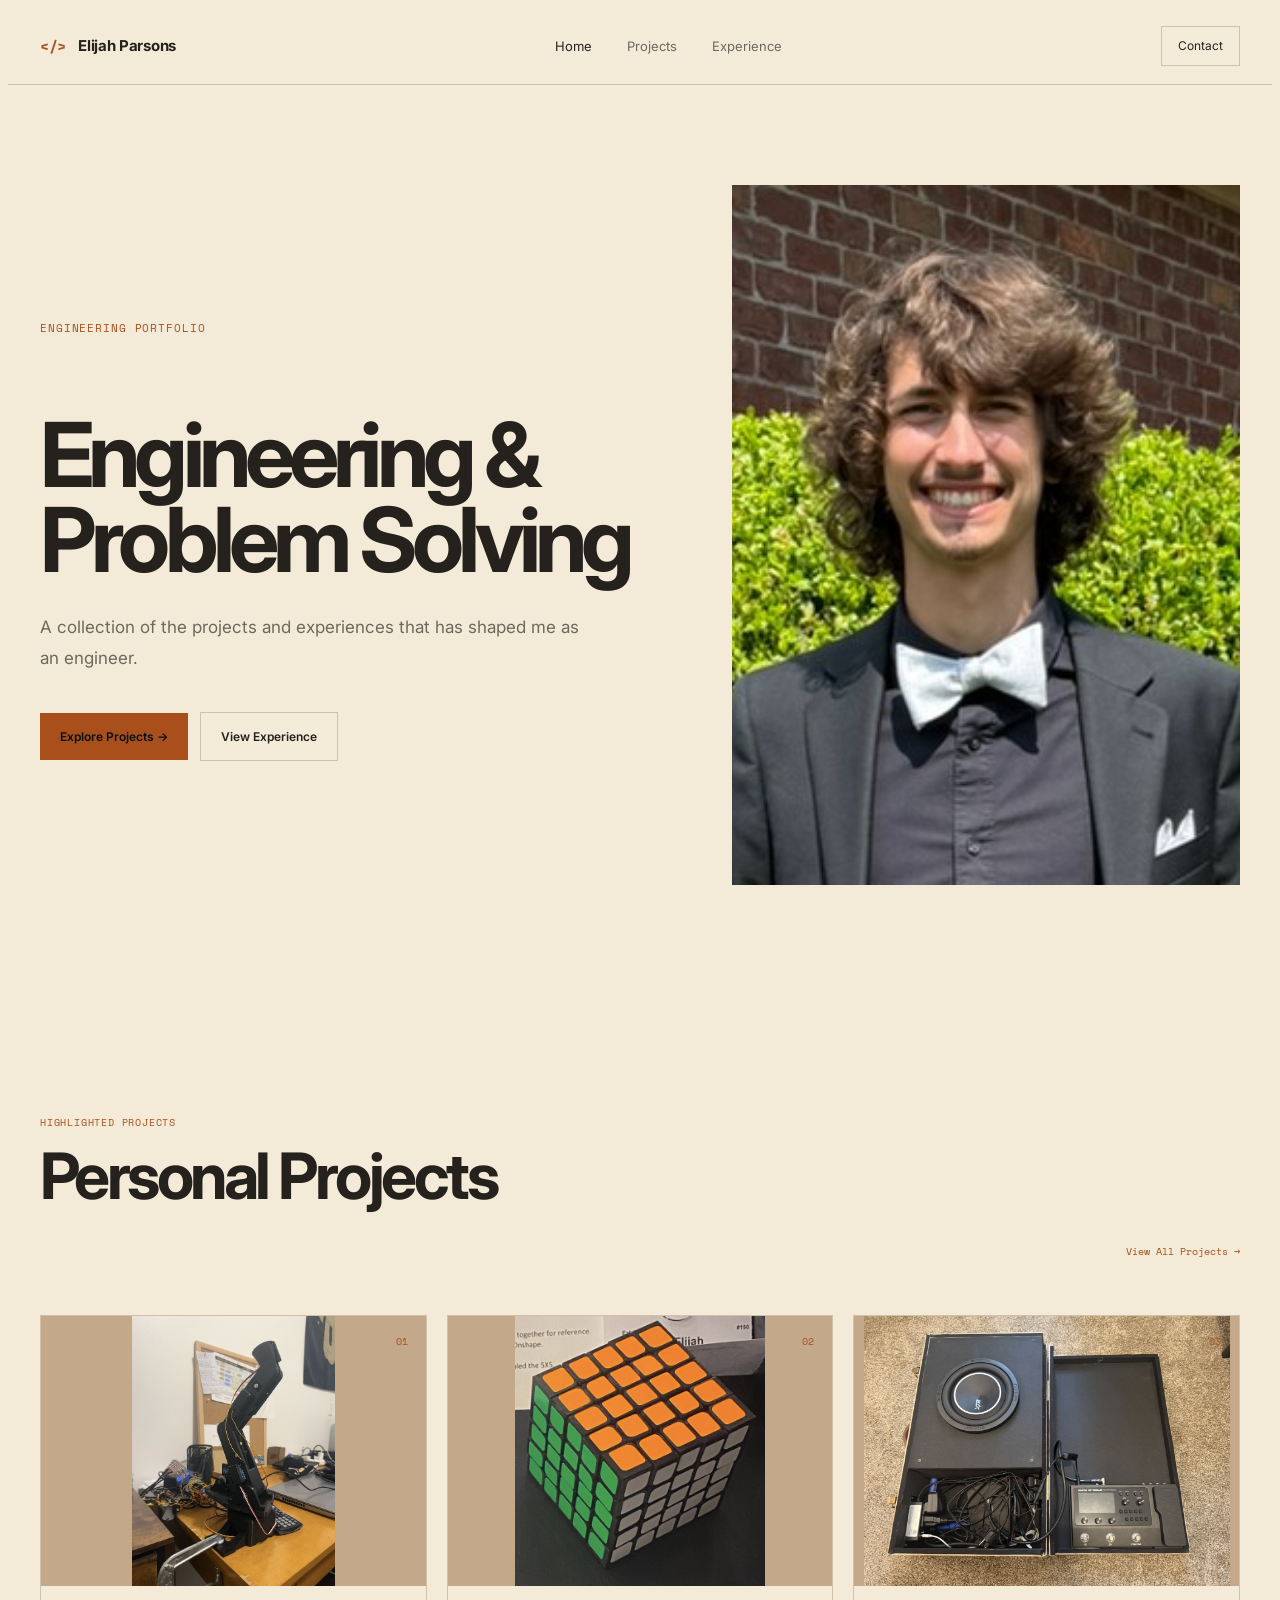
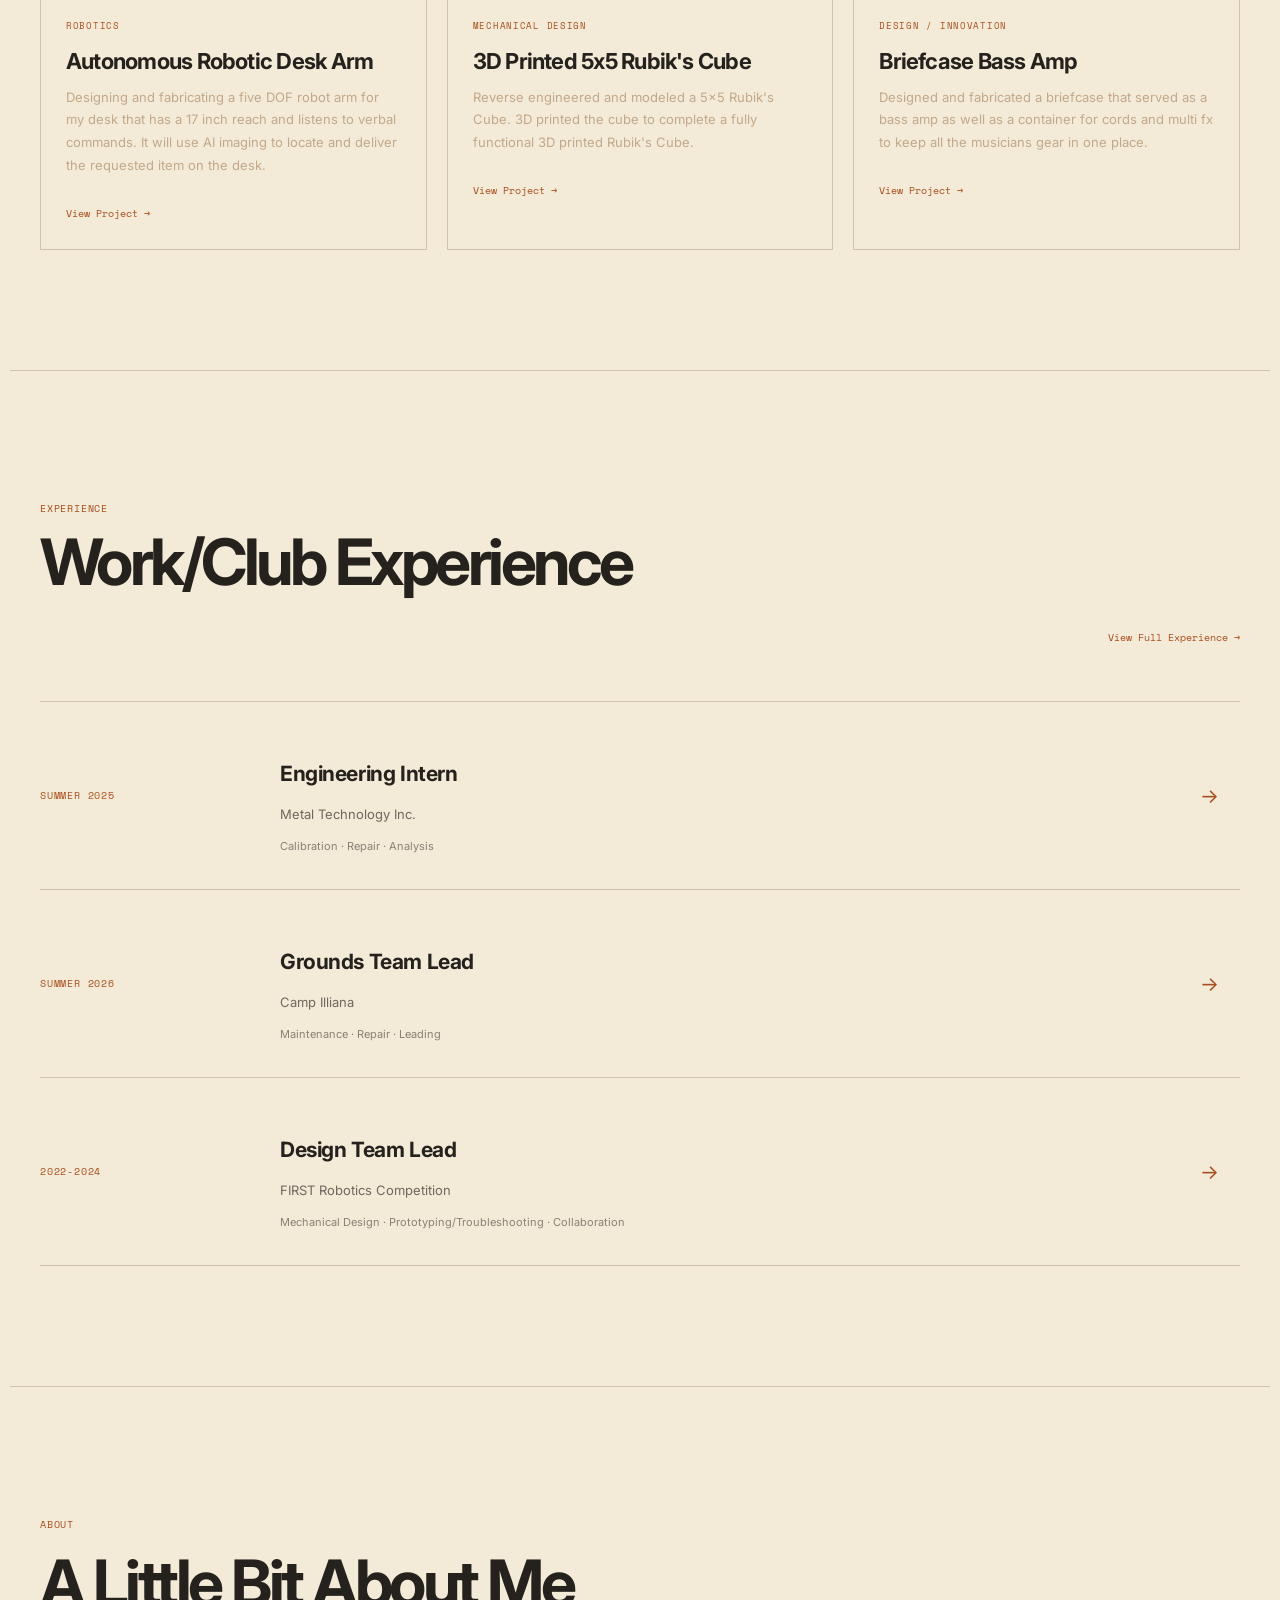
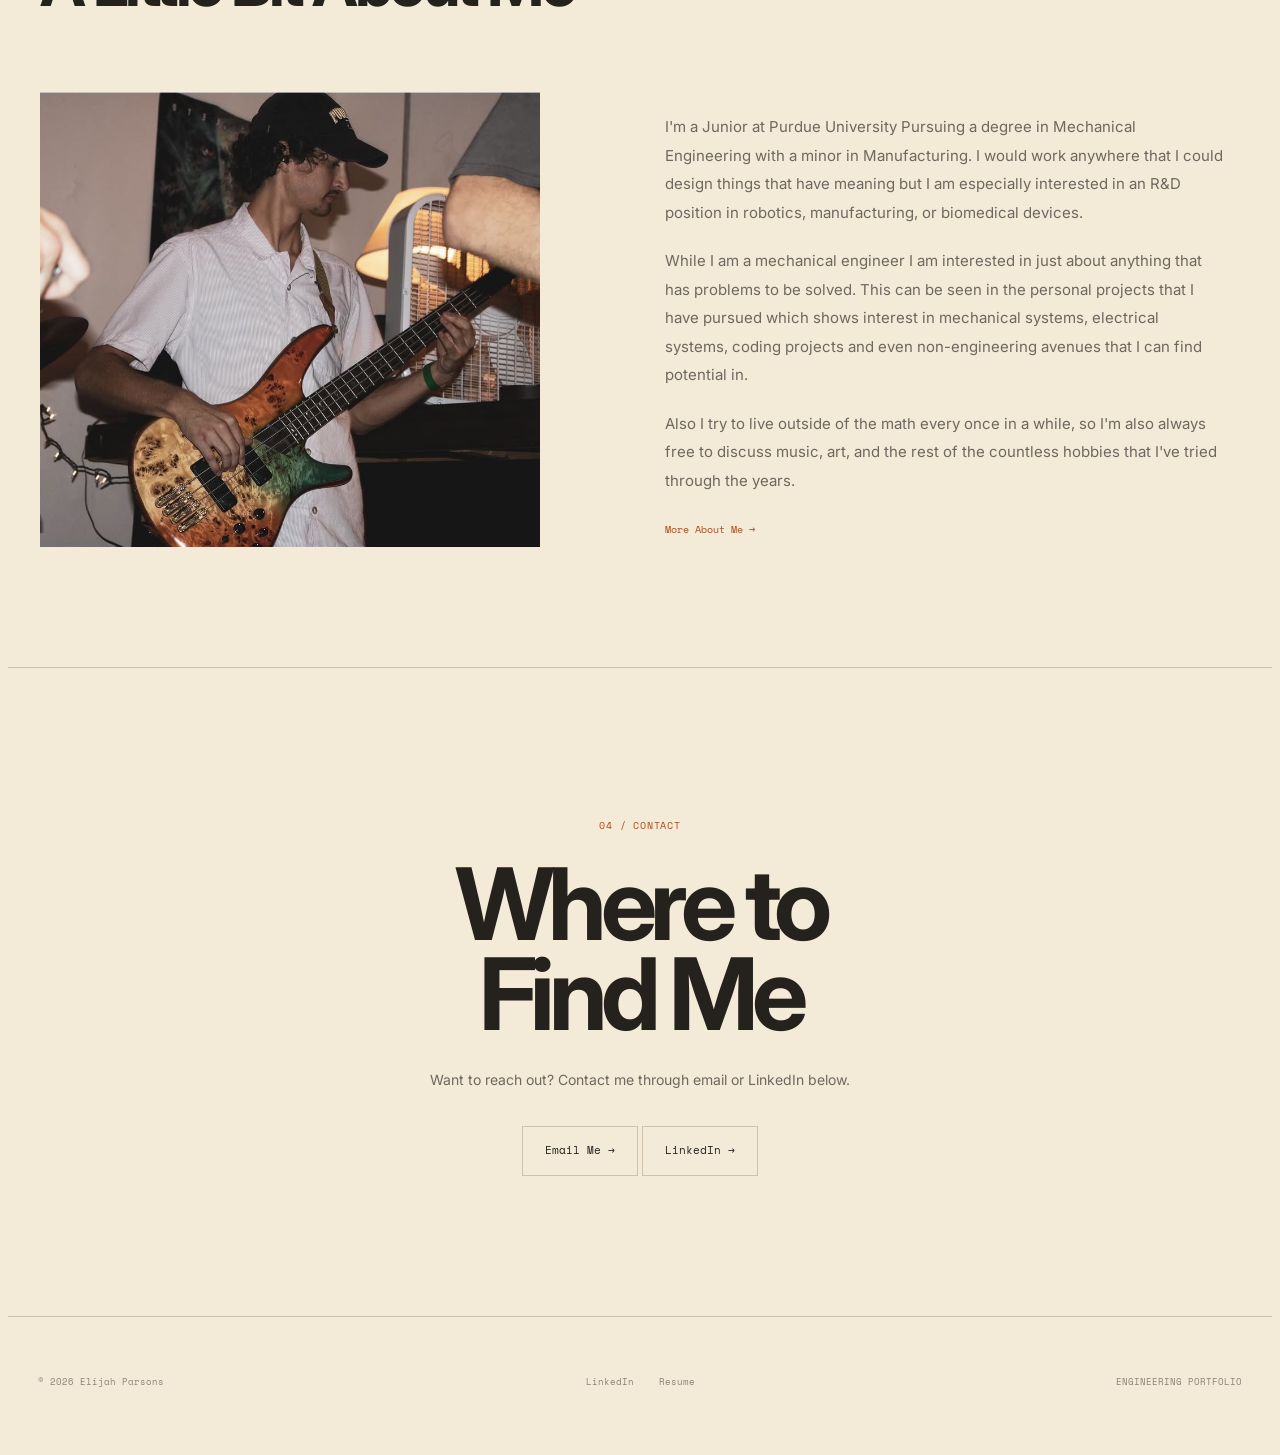
==== commit cef1928c: "finishing touches" ====
--- a/index.html
+++ b/index.html
@@ -154,7 +154,7 @@
             <a href="projects/briefcaseamp.html" class="featured-project">
 
                 <div class="featured-image">
-                    <img src="images/project-3.jpg" alt="Project 3">
+                    <img src="images/briefcaseampcomplete.jpg" alt="Project 3">
                     <span class="project-number">03</span>
                 </div>
 
--- a/css/style.css
+++ b/css/style.css
@@ -1730,7 +1730,7 @@
 .project-row:hover .project-row-image img { transform: none; }
 
 /* FEATURED PROJECT IMAGES — show the entire picture */
-.featured-image { overflow: hidden; background: transparent; }
+.featured-image { overflow: hidden; background: var(--surface-2); }
 .featured-image img { width: 100%; height: 100%; object-fit: contain !important; display: block; border: none !important; }
 
 /* INDIVIDUAL PROJECT IMAGES — show the entire picture */
